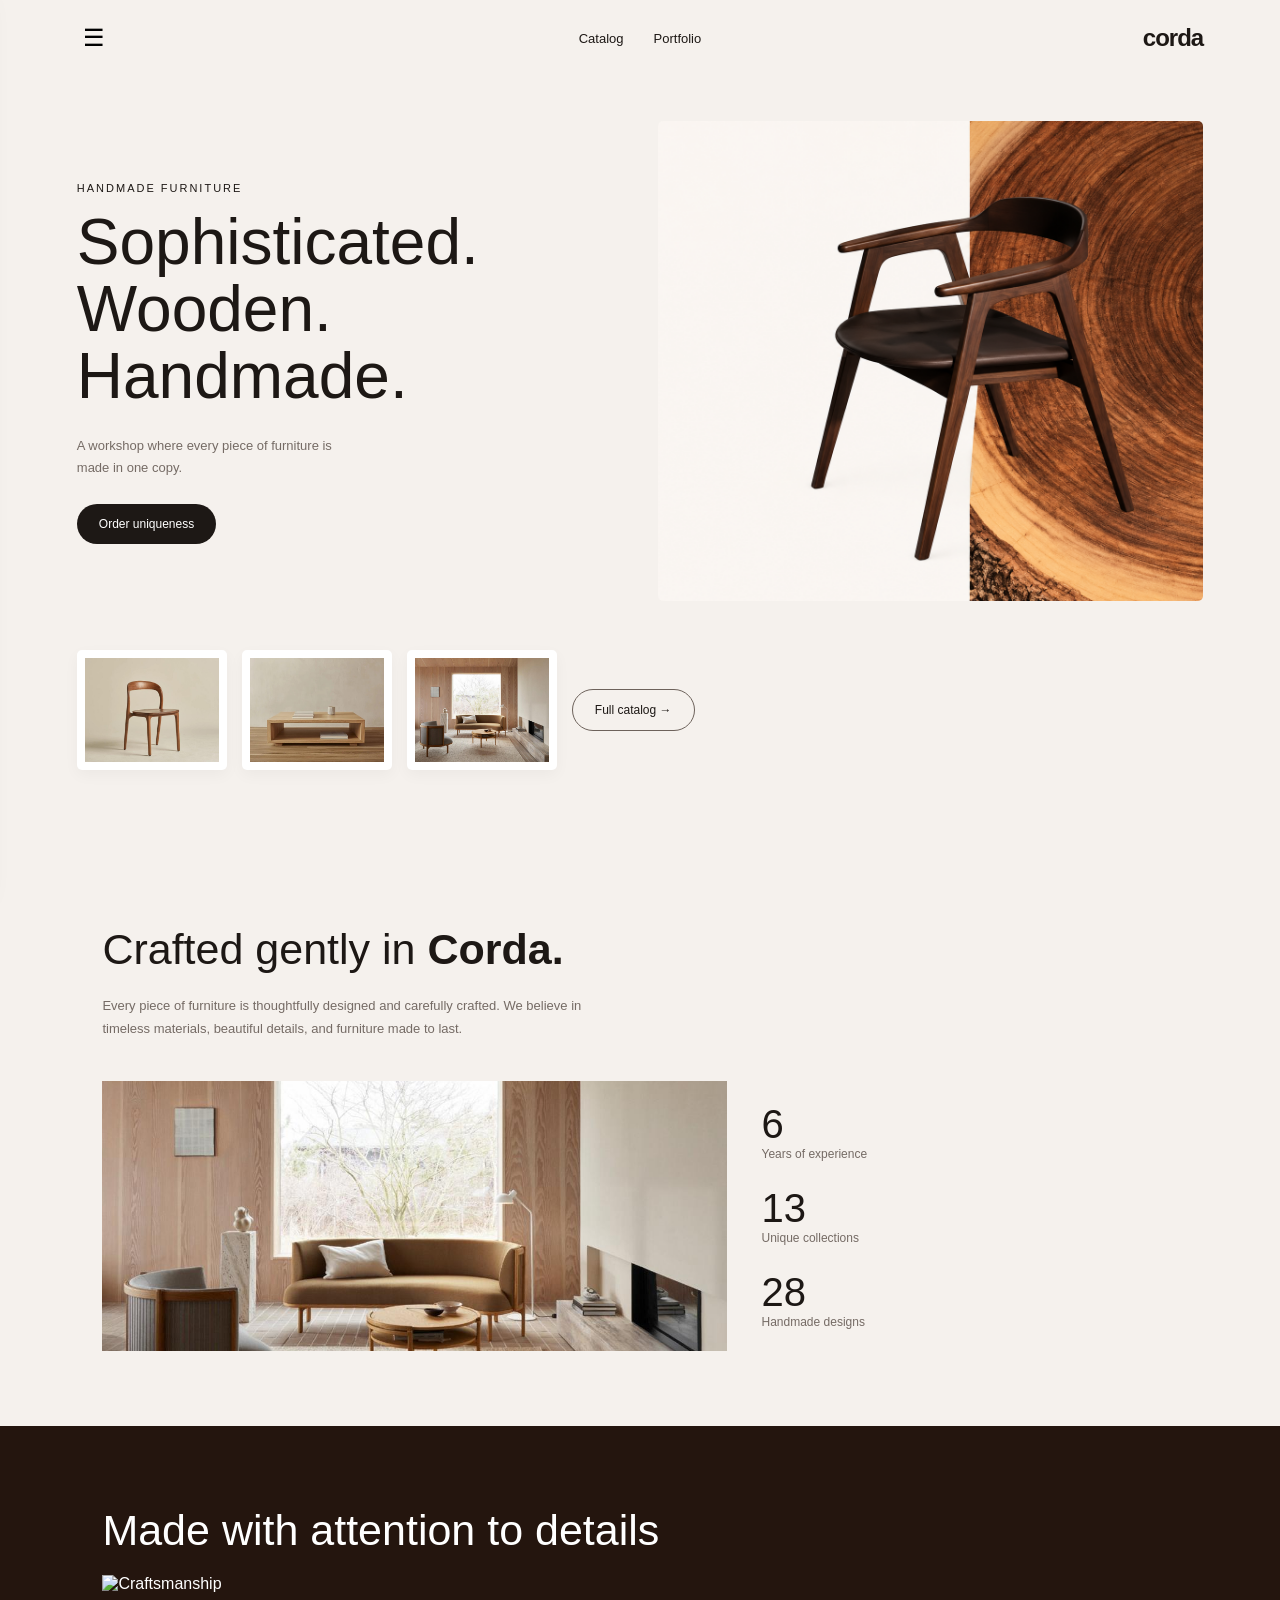
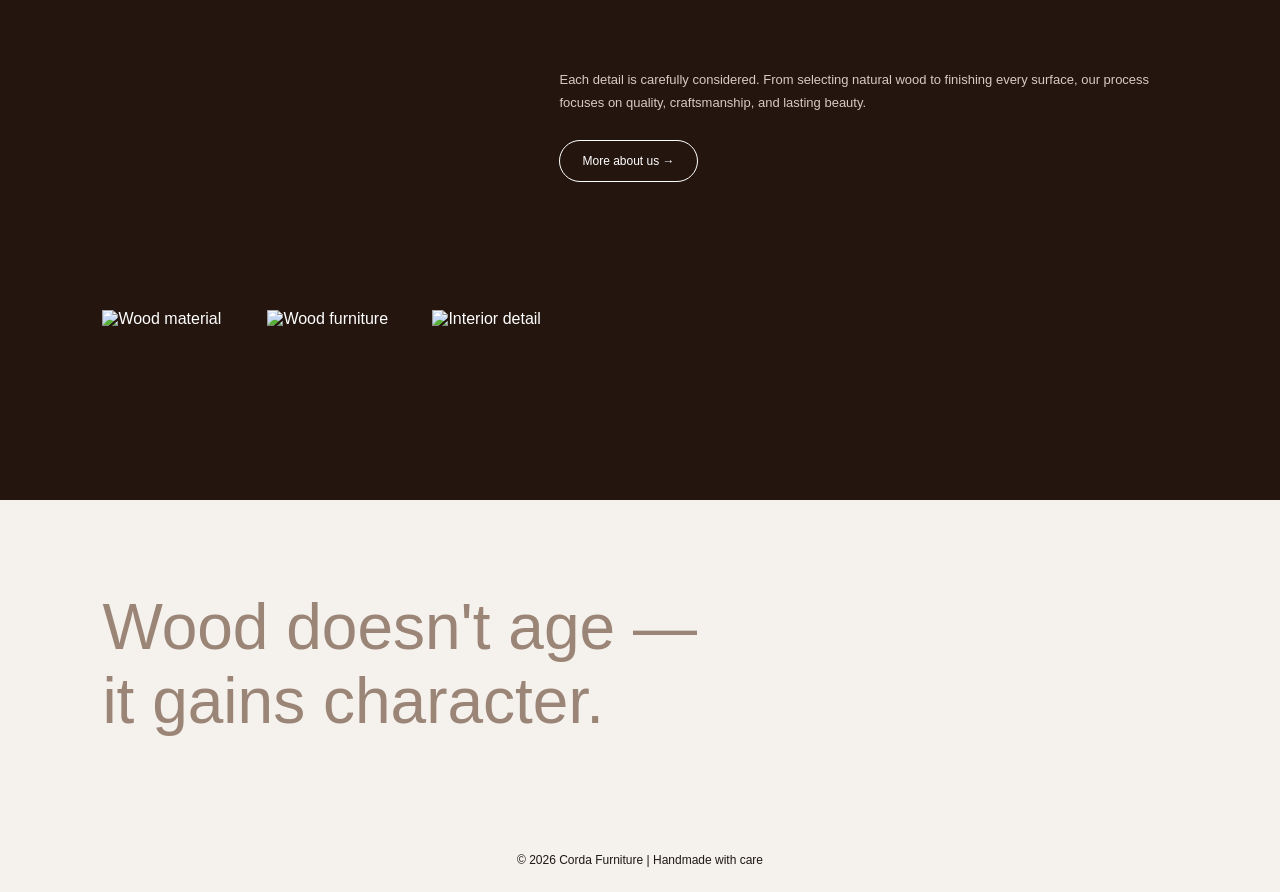
==== index.html @ 0aab3347 "Create Corda multi-page furniture website" ====
<!DOCTYPE html>
<html lang="en">
<head>
  <meta charset="UTF-8">
  <meta name="viewport" content="width=device-width, initial-scale=1.0">

  <title>Corda | Handmade Furniture</title>

  <link rel="stylesheet" href="style.css">
</head>
<body>

  <!-- HEADER -->
  <header class="navbar">

    <button class="menu-icon" onclick="toggleMenu()" aria-label="Open menu">
      ☰
    </button>

    <nav class="top-links">
      <a href="catalog.html">Catalog</a>
      <a href="portfolio.html">Portfolio</a>
    </nav>

    <a href="index.html" class="logo">corda</a>

  </header>

  <!-- SIDE MENU -->
  <div class="menu-overlay" id="menuOverlay" onclick="closeMenu()"></div>

  <aside class="side-menu" id="sideMenu">

    <button class="close-menu" onclick="closeMenu()">×</button>

    <h3>corda</h3>

    <nav>
      <a href="index.html">Home</a>
      <a href="story.html">Story</a>
      <a href="catalog.html">Catalog</a>
      <a href="portfolio.html">Portfolio</a>
      <a href="contact.html">Contact</a>
      <a href="cart.html">Add to Cart</a>
    </nav>

  </aside>

  <main>

    <!-- HERO SECTION -->
    <section class="hero" id="home">

      <div class="hero-content">

        <p class="small-label">HANDMADE FURNITURE</p>

        <h1>
          Sophisticated.<br>
          Wooden.<br>
          Handmade.
        </h1>

        <p>
          A workshop where every piece of furniture
          is made in one copy.
        </p>

        <a href="catalog.html" class="dark-btn">
          Order uniqueness
        </a>

      </div>

      <div class="hero-image">

        <img src="images/hero-wood-chair.png"
             alt="Wooden chair">

      </div>

    </section>

    <!-- PRODUCTS -->
    <section class="products">

      <div class="product-card">
        <img src="images/final-furniture.jpg"
             alt="Wooden chair">
      </div>

      <div class="product-card">
        <img src="images/coffee-table.jpg"
             alt="Wooden coffee table">
      </div>

      <div class="product-card">
        <img src="images/furniture-interior.jpg"
             alt="Furniture interior">
      </div>

      <a href="catalog.html" class="outline-btn">
        Full catalog →
      </a>

    </section>

    <!-- STORY PREVIEW -->
    <section class="story" id="story">

      <h2>
        Crafted gently in <b>Corda.</b>
      </h2>

      <p>
        Every piece of furniture is thoughtfully designed
        and carefully crafted. We believe in timeless
        materials, beautiful details, and furniture made
        to last.
      </p>

      <div class="story-layout">

        <img src="images/furniture-interior.jpg"
             alt="Furniture interior">

        <div class="stats">

          <div>
            <h3>6</h3>
            <p>Years of experience</p>
          </div>

          <div>
            <h3>13</h3>
            <p>Unique collections</p>
          </div>

          <div>
            <h3>28</h3>
            <p>Handmade designs</p>
          </div>

        </div>

      </div>

    </section>

    <!-- DETAILS SECTION -->
    <section class="details">

      <h2>Made with attention to details</h2>

      <div class="details-grid">

        <img src="https://images.unsplash.com/photo-1556228453-efd6c1ff04f6?w=700"
             alt="Craftsmanship">

        <div class="details-text">

          <p>
            Each detail is carefully considered. From
            selecting natural wood to finishing every
            surface, our process focuses on quality,
            craftsmanship, and lasting beauty.
          </p>

          <a href="story.html" class="light-btn">
            More about us →
          </a>

        </div>

      </div>

      <div class="small-images">

        <img src="https://images.unsplash.com/photo-1549490349-8643362247b5?w=400"
             alt="Wood material">

        <img src="https://images.unsplash.com/photo-1533090161767-e6ffed986c88?w=400"
             alt="Wood furniture">

        <img src="https://images.unsplash.com/photo-1494438639946-1ebd1d20bf85?w=400"
             alt="Interior detail">

      </div>

    </section>

    <!-- FINAL SECTION -->
    <section class="final-section">

      <h2>
        Wood doesn't age —<br>
        it gains character.
      </h2>

    </section>

  </main>

  <footer>
    <p>© 2026 Corda Furniture | Handmade with care</p>
  </footer>

  <script src="script.js"></script>

</body>
</html>
---- style.css ----
* {
  margin: 0;
  padding: 0;
  box-sizing: border-box;
}

html {
  scroll-behavior: smooth;
}

body {
  font-family: Arial, sans-serif;
  background: #f5f1ed;
  color: #1d1815;
}

a {
  color: inherit;
  text-decoration: none;
}

/* HEADER */

.navbar {
  display: grid;
  grid-template-columns: 1fr auto 1fr;
  align-items: center;
  padding: 24px 6%;
  background: #f5f1ed;
  position: relative;
  z-index: 20;
}

.menu-icon {
  justify-self: start;
  display: block;
  background: none;
  border: none;
  font-size: 24px;
  cursor: pointer;
  line-height: 1;
  width: 35px;
}

.top-links {
  display: flex;
  gap: 30px;
  justify-content: center;
}

.top-links a {
  font-size: 13px;
  transition: 0.3s;
}

.top-links a:hover {
  opacity: 0.55;
}

.logo {
  justify-self: end;
  font-size: 24px;
  font-weight: bold;
  letter-spacing: -1px;
}

/* SIDE MENU */

.side-menu {
  position: fixed;
  top: 0;
  left: -320px;
  width: 300px;
  height: 100vh;
  background: #f5f1ed;
  padding: 35px;
  z-index: 100;
  transition: left 0.35s ease;
  box-shadow: 5px 0 25px rgba(0,0,0,0.08);
}

.side-menu.active {
  left: 0;
}

.side-menu h3 {
  font-size: 25px;
  margin: 15px 0 55px;
}

.close-menu {
  position: absolute;
  right: 25px;
  top: 20px;
  border: none;
  background: none;
  font-size: 30px;
  cursor: pointer;
}

.side-menu nav {
  display: flex;
  flex-direction: column;
  gap: 25px;
}

.side-menu nav a {
  font-size: 15px;
  border-bottom: 1px solid #ddd2ca;
  padding-bottom: 12px;
}

.menu-overlay {
  display: none;
  position: fixed;
  inset: 0;
  background: rgba(0,0,0,0.35);
  z-index: 90;
}

.menu-overlay.active {
  display: block;
}

/* HERO */

.hero {
  display: grid;
  grid-template-columns: 1fr 1fr;
  min-height: 560px;
  padding: 45px 6%;
  gap: 35px;
  align-items: center;
}

.hero-content h1 {
  font-size: clamp(36px, 5vw, 64px);
  line-height: 1.05;
  margin: 15px 0 25px;
  font-weight: 500;
}

.small-label {
  font-size: 11px;
  letter-spacing: 2px;
}

.hero-content p:not(.small-label) {
  max-width: 280px;
  font-size: 13px;
  line-height: 1.7;
  color: #756b65;
  margin-bottom: 25px;
}

.hero-image img {
  width: 100%;
  height: 480px;
  object-fit: cover;
  border-radius: 5px;
}

/* BUTTONS */

.dark-btn,
.light-btn,
.outline-btn {
  display: inline-block;
  padding: 13px 22px;
  border-radius: 30px;
  cursor: pointer;
  font-size: 12px;
  transition: 0.3s;
}

.dark-btn {
  background: #1d1815;
  color: white;
  border: none;
}

.dark-btn:hover {
  background: #6d4c3b;
}

.outline-btn {
  background: transparent;
  border: 1px solid #6d625b;
  color: #1d1815;
  align-self: center;
}

.outline-btn:hover {
  background: #1d1815;
  color: white;
}

/* PRODUCTS */

.products {
  display: flex;
  gap: 15px;
  align-items: center;
  padding: 0 6% 80px;
}

.product-card {
  width: 150px;
  height: 120px;
  background: white;
  padding: 8px;
  border-radius: 5px;
  box-shadow: 0 5px 15px rgba(0,0,0,0.04);
}

.product-card img {
  width: 100%;
  height: 100%;
  object-fit: cover;
}

/* STORY */

.story {
  padding: 75px 8%;
}

.story h2,
.details h2 {
  font-size: clamp(28px, 4vw, 43px);
  font-weight: 400;
  margin-bottom: 20px;
}

.story > p {
  max-width: 500px;
  font-size: 13px;
  line-height: 1.8;
  color: #756b65;
  margin-bottom: 40px;
}

.story-layout {
  display: grid;
  grid-template-columns: 1.5fr 1fr;
  gap: 35px;
  align-items: center;
}

.story-layout > img {
  width: 100%;
  height: 270px;
  object-fit: cover;
}

.stats {
  display: flex;
  flex-direction: column;
  gap: 25px;
}

.stats h3 {
  font-size: 40px;
  font-weight: 400;
}

.stats p {
  font-size: 12px;
  color: #756b65;
}

/* DETAILS */

.details {
  background: #24150e;
  color: white;
  padding: 80px 8%;
}

.details-grid {
  display: grid;
  grid-template-columns: 1fr 1.5fr;
  gap: 45px;
  align-items: center;
}

.details-grid img {
  width: 100%;
  height: 300px;
  object-fit: cover;
}

.details-text p {
  font-size: 13px;
  line-height: 1.8;
  color: #d6cbc4;
  margin-bottom: 25px;
}

.light-btn {
  background: transparent;
  color: white;
  border: 1px solid white;
}

.light-btn:hover {
  background: white;
  color: #24150e;
}

.small-images {
  display: flex;
  gap: 15px;
  margin-top: 35px;
}

.small-images img {
  width: 150px;
  height: 110px;
  object-fit: cover;
}

/* FINAL SECTION */

.final-section {
  padding: 90px 8%;
  background: #f5f1ed;
}

.final-section h2 {
  font-size: clamp(35px, 5vw, 70px);
  font-weight: 400;
  color: #9b8577;
}

/* INNER PAGES */

.page-hero {
  padding: 100px 8% 70px;
  background: #e9e0d8;
}

.page-hero h1 {
  font-size: clamp(40px, 6vw, 80px);
  font-weight: 400;
  line-height: 1.05;
  margin-bottom: 25px;
}

.page-hero p {
  max-width: 500px;
  color: #756b65;
  line-height: 1.8;
  font-size: 14px;
}

.page-content {
  padding: 70px 8%;
}

.page-content h2 {
  font-size: 38px;
  font-weight: 400;
  margin-bottom: 25px;
}

.page-content p {
  font-size: 14px;
  line-height: 1.9;
  color: #756b65;
  max-width: 650px;
  margin-bottom: 25px;
}

.page-image {
  width: 100%;
  max-height: 450px;
  object-fit: cover;
  margin-top: 25px;
}

/* CATALOG */

.catalog-grid {
  display: grid;
  grid-template-columns: repeat(3, 1fr);
  gap: 25px;
}

.catalog-card {
  background: white;
  padding: 15px;
}

.catalog-card img {
  width: 100%;
  height: 250px;
  object-fit: cover;
}

.catalog-card h3 {
  font-size: 18px;
  font-weight: 400;
  margin: 15px 0 8px;
}

.catalog-card p {
  font-size: 13px;
  margin-bottom: 15px;
}

/* PORTFOLIO */

.portfolio-grid {
  display: grid;
  grid-template-columns: repeat(2, 1fr);
  gap: 25px;
}

.portfolio-grid img {
  width: 100%;
  height: 320px;
  object-fit: cover;
}

/* CONTACT */

.contact-form {
  max-width: 600px;
}

.contact-form input,
.contact-form textarea {
  width: 100%;
  padding: 15px;
  margin-bottom: 18px;
  border: 1px solid #d5c8be;
  background: #fff;
  font-family: inherit;
  font-size: 14px;
}

.contact-form textarea {
  min-height: 150px;
  resize: vertical;
}

/* CART */

.cart-item {
  display: flex;
  align-items: center;
  justify-content: space-between;
  background: white;
  padding: 20px;
  margin-bottom: 15px;
  gap: 15px;
}

.cart-item img {
  width: 90px;
  height: 75px;
  object-fit: cover;
}

.cart-item h3 {
  font-weight: 400;
  font-size: 15px;
}

.cart-item button {
  border: none;
  background: #24150e;
  color: white;
  padding: 10px 15px;
  cursor: pointer;
}

/* FOOTER */

footer {
  padding: 25px;
  text-align: center;
  font-size: 12px;
  background: #f5f1ed;
}

/* RESPONSIVE */

@media (max-width: 768px) {

  .navbar {
    padding: 18px 6%;
  }

  .top-links {
    gap: 12px;
  }

  .top-links a {
    font-size: 11px;
  }

  .logo {
    font-size: 21px;
  }

  .hero {
    grid-template-columns: 1fr;
    padding: 30px 6%;
  }

  .hero-image img {
    height: 350px;
  }

  .products {
    flex-wrap: wrap;
    padding-bottom: 50px;
  }

  .story-layout,
  .details-grid {
    grid-template-columns: 1fr;
  }

  .stats {
    display: grid;
    grid-template-columns: repeat(3, 1fr);
    gap: 10px;
  }

  .stats h3 {
    font-size: 28px;
  }

  .small-images img {
    width: 32%;
    height: 90px;
  }

  .details,
  .story {
    padding: 50px 6%;
  }

  .page-hero {
    padding: 70px 6% 50px;
  }

  .page-content {
    padding: 50px 6%;
  }

  .catalog-grid {
    grid-template-columns: 1fr;
  }

  .portfolio-grid {
    grid-template-columns: 1fr;
  }

  .portfolio-grid img {
    height: 250px;
  }

  .cart-item {
    flex-wrap: wrap;
  }

}
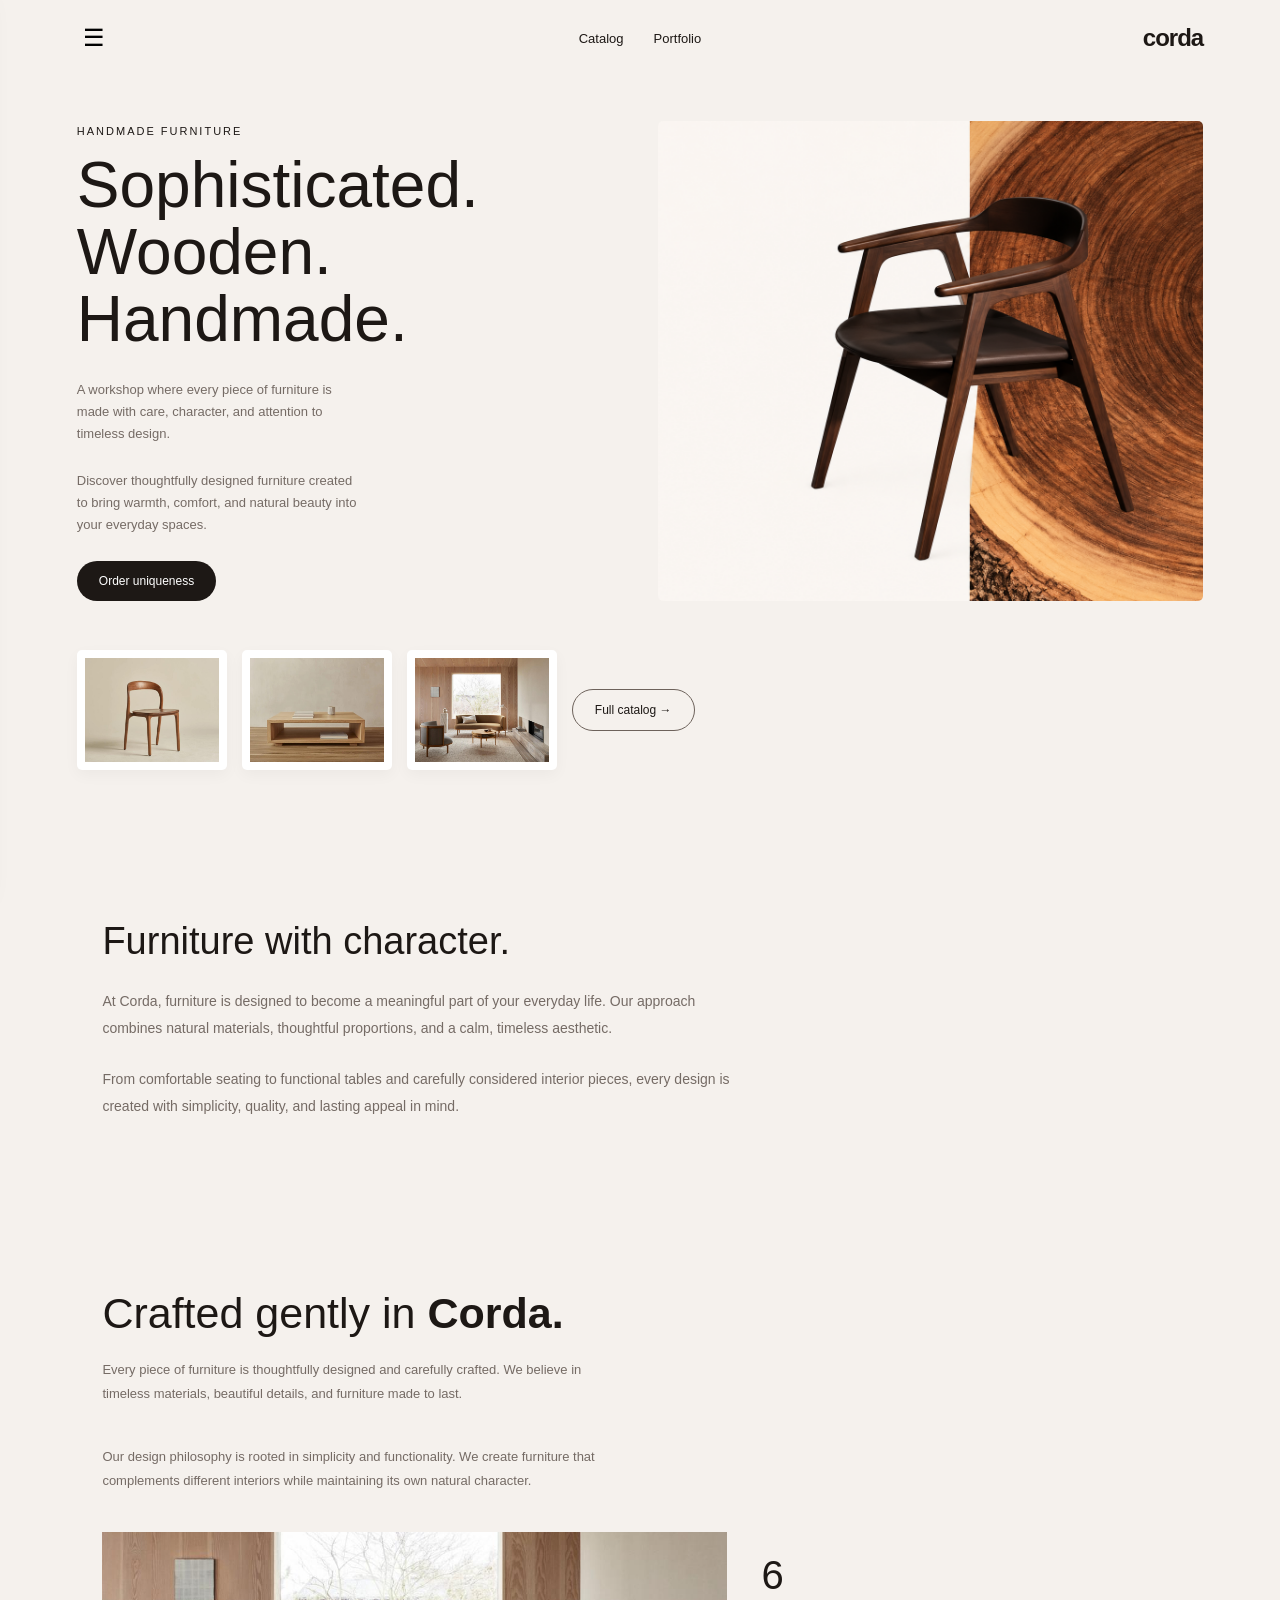
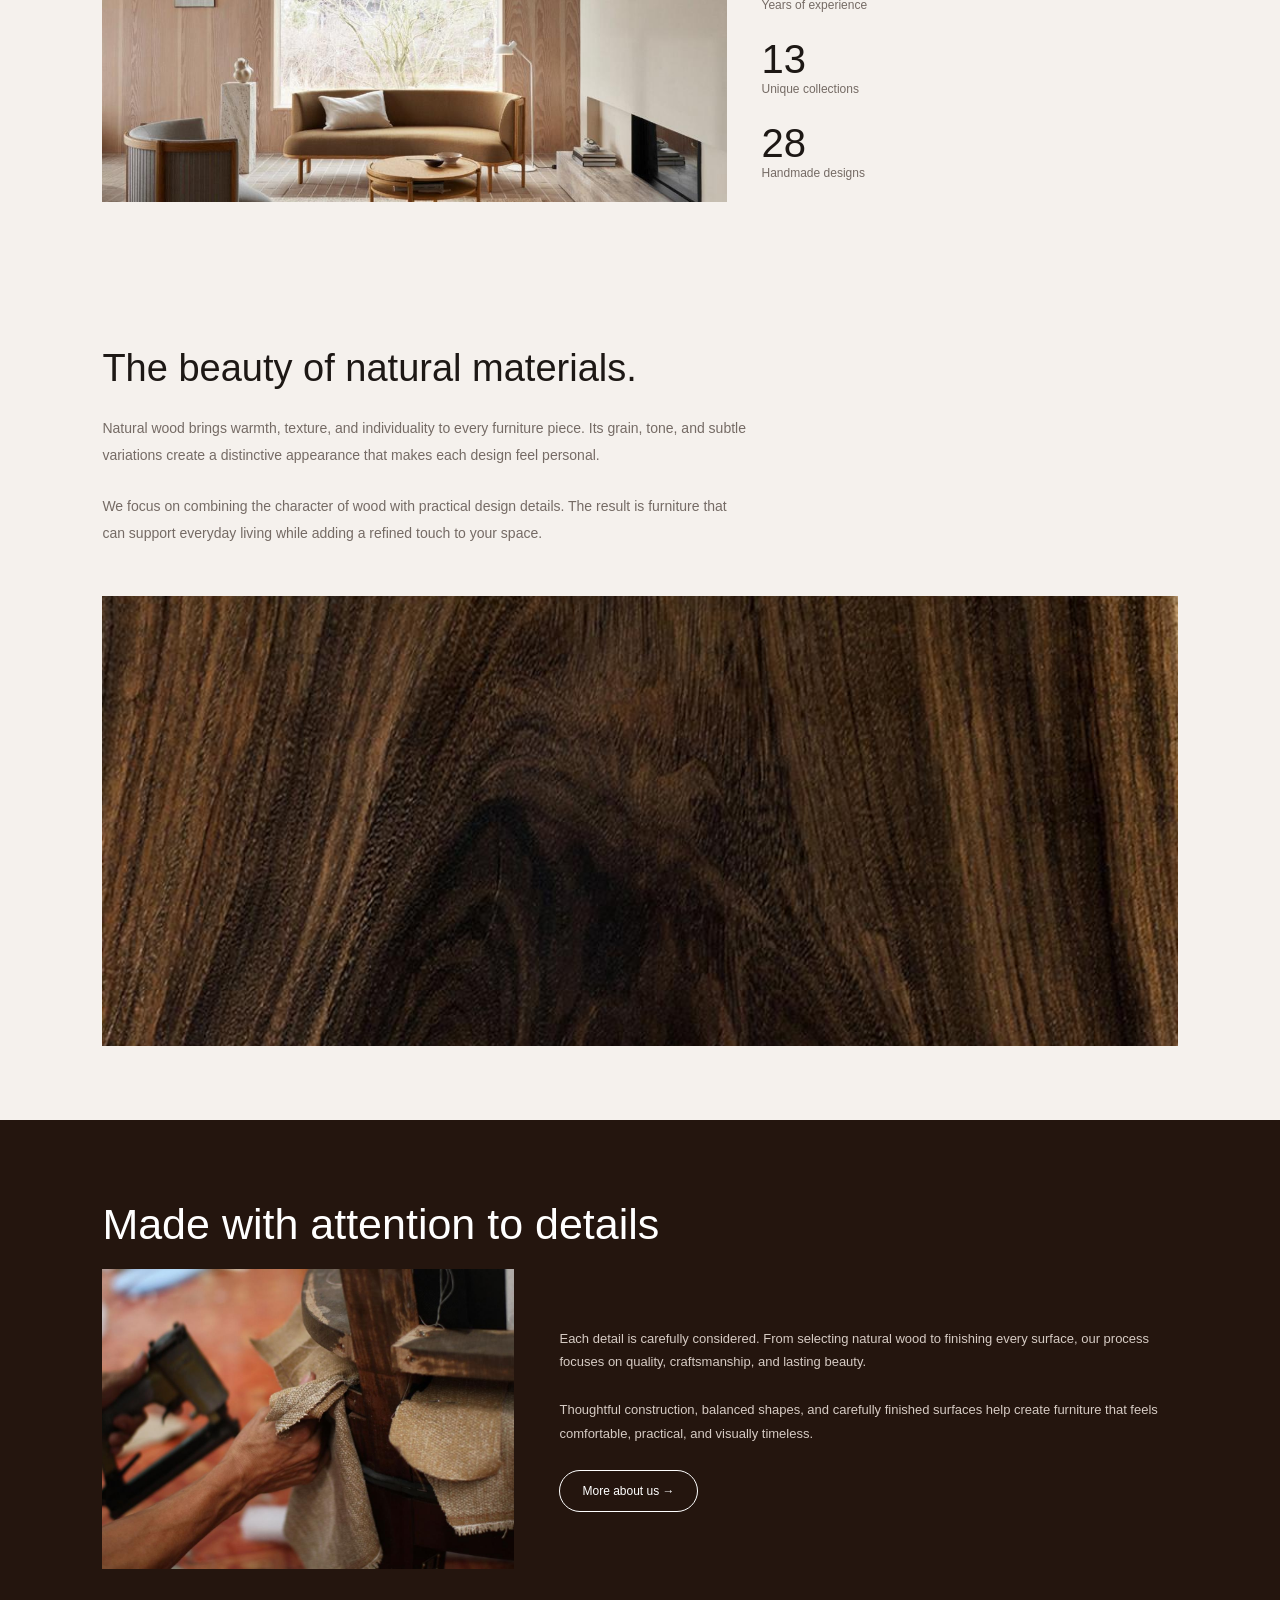
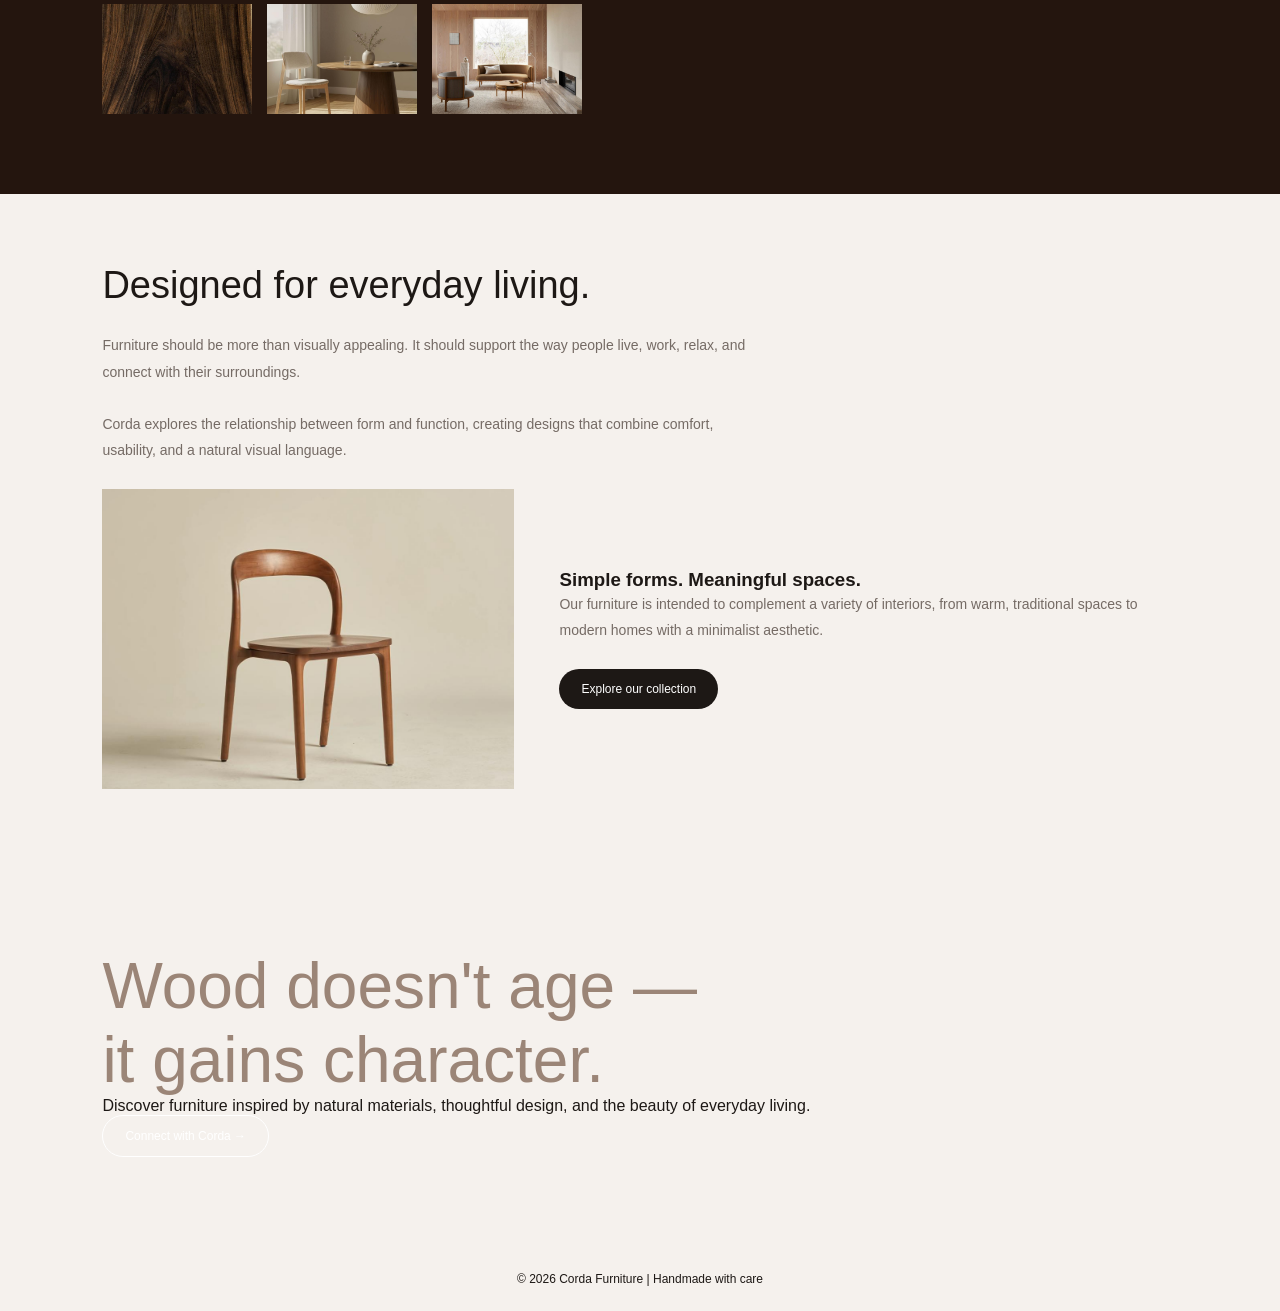
==== commit 8431d72e: "Update Corda furniture website" ====
--- a/index.html
+++ b/index.html
@@ -14,7 +14,9 @@
   <!-- HEADER -->
   <header class="navbar">
 
-    <button class="menu-icon" onclick="toggleMenu()" aria-label="Open menu">
+    <button class="menu-icon"
+            onclick="toggleMenu()"
+            aria-label="Open menu">
       ☰
     </button>
 
@@ -28,11 +30,17 @@
   </header>
 
   <!-- SIDE MENU -->
-  <div class="menu-overlay" id="menuOverlay" onclick="closeMenu()"></div>
+  <div class="menu-overlay"
+       id="menuOverlay"
+       onclick="closeMenu()">
+  </div>
 
   <aside class="side-menu" id="sideMenu">
 
-    <button class="close-menu" onclick="closeMenu()">×</button>
+    <button class="close-menu"
+            onclick="closeMenu()">
+      ×
+    </button>
 
     <h3>corda</h3>
 
@@ -54,7 +62,9 @@
 
       <div class="hero-content">
 
-        <p class="small-label">HANDMADE FURNITURE</p>
+        <p class="small-label">
+          HANDMADE FURNITURE
+        </p>
 
         <h1>
           Sophisticated.<br>
@@ -64,7 +74,14 @@
 
         <p>
           A workshop where every piece of furniture
-          is made in one copy.
+          is made with care, character, and attention
+          to timeless design.
+        </p>
+
+        <p>
+          Discover thoughtfully designed furniture
+          created to bring warmth, comfort, and
+          natural beauty into your everyday spaces.
         </p>
 
         <a href="catalog.html" class="dark-btn">
@@ -76,28 +93,35 @@
       <div class="hero-image">
 
         <img src="images/hero-wood-chair.png"
-             alt="Wooden chair">
-
-      </div>
-
-    </section>
-
-    <!-- PRODUCTS -->
+             alt="Handcrafted wooden chair">
+
+      </div>
+
+    </section>
+
+
+    <!-- PRODUCTS PREVIEW -->
     <section class="products">
 
       <div class="product-card">
+
         <img src="images/final-furniture.jpg"
-             alt="Wooden chair">
+             alt="Handmade wooden chair">
+
       </div>
 
       <div class="product-card">
+
         <img src="images/coffee-table.jpg"
-             alt="Wooden coffee table">
+             alt="Natural wooden coffee table">
+
       </div>
 
       <div class="product-card">
+
         <img src="images/furniture-interior.jpg"
              alt="Furniture interior">
+
       </div>
 
       <a href="catalog.html" class="outline-btn">
@@ -106,6 +130,33 @@
 
     </section>
 
+
+    <!-- BRAND INTRODUCTION -->
+    <section class="page-content reveal-on-scroll">
+
+      <h2>
+        Furniture with character.
+      </h2>
+
+      <p>
+        At Corda, furniture is designed to become
+        a meaningful part of your everyday life.
+        Our approach combines natural materials,
+        thoughtful proportions, and a calm,
+        timeless aesthetic.
+      </p>
+
+      <p>
+        From comfortable seating to functional
+        tables and carefully considered interior
+        pieces, every design is created with
+        simplicity, quality, and lasting appeal
+        in mind.
+      </p>
+
+    </section>
+
+
     <!-- STORY PREVIEW -->
     <section class="story" id="story">
 
@@ -114,16 +165,24 @@
       </h2>
 
       <p>
-        Every piece of furniture is thoughtfully designed
-        and carefully crafted. We believe in timeless
-        materials, beautiful details, and furniture made
-        to last.
+        Every piece of furniture is thoughtfully
+        designed and carefully crafted. We believe
+        in timeless materials, beautiful details,
+        and furniture made to last.
+      </p>
+
+      <p>
+        Our design philosophy is rooted in
+        simplicity and functionality. We create
+        furniture that complements different
+        interiors while maintaining its own
+        natural character.
       </p>
 
       <div class="story-layout">
 
         <img src="images/furniture-interior.jpg"
-             alt="Furniture interior">
+             alt="Corda furniture interior">
 
         <div class="stats">
 
@@ -148,23 +207,63 @@
 
     </section>
 
+
+    <!-- MATERIALS SECTION -->
+    <section class="page-content reveal-on-scroll">
+
+      <h2>
+        The beauty of natural materials.
+      </h2>
+
+      <p>
+        Natural wood brings warmth, texture,
+        and individuality to every furniture piece.
+        Its grain, tone, and subtle variations
+        create a distinctive appearance that
+        makes each design feel personal.
+      </p>
+
+      <p>
+        We focus on combining the character
+        of wood with practical design details.
+        The result is furniture that can support
+        everyday living while adding a refined
+        touch to your space.
+      </p>
+
+      <img class="page-image"
+           src="images/wood-texture.jpg"
+           alt="Natural wood texture">
+
+    </section>
+
+
     <!-- DETAILS SECTION -->
     <section class="details">
 
-      <h2>Made with attention to details</h2>
+      <h2>
+        Made with attention to details
+      </h2>
 
       <div class="details-grid">
 
-        <img src="https://images.unsplash.com/photo-1556228453-efd6c1ff04f6?w=700"
-             alt="Craftsmanship">
+        <img src="images/craftsmanship.jpg"
+             alt="Furniture craftsmanship">
 
         <div class="details-text">
 
           <p>
-            Each detail is carefully considered. From
-            selecting natural wood to finishing every
-            surface, our process focuses on quality,
-            craftsmanship, and lasting beauty.
+            Each detail is carefully considered.
+            From selecting natural wood to finishing
+            every surface, our process focuses on
+            quality, craftsmanship, and lasting beauty.
+          </p>
+
+          <p>
+            Thoughtful construction, balanced shapes,
+            and carefully finished surfaces help
+            create furniture that feels comfortable,
+            practical, and visually timeless.
           </p>
 
           <a href="story.html" class="light-btn">
@@ -175,20 +274,72 @@
 
       </div>
 
+
       <div class="small-images">
 
-        <img src="https://images.unsplash.com/photo-1549490349-8643362247b5?w=400"
-             alt="Wood material">
-
-        <img src="https://images.unsplash.com/photo-1533090161767-e6ffed986c88?w=400"
-             alt="Wood furniture">
-
-        <img src="https://images.unsplash.com/photo-1494438639946-1ebd1d20bf85?w=400"
-             alt="Interior detail">
-
-      </div>
-
-    </section>
+        <img src="images/wood-texture.jpg"
+             alt="Natural wood material">
+
+        <img src="images/furniture-detail.jpg"
+             alt="Furniture finishing detail">
+
+        <img src="images/furniture-interior.jpg"
+             alt="Interior furniture design">
+
+      </div>
+
+    </section>
+
+
+    <!-- WHY CORDA -->
+    <section class="page-content reveal-on-scroll">
+
+      <h2>
+        Designed for everyday living.
+      </h2>
+
+      <p>
+        Furniture should be more than visually
+        appealing. It should support the way
+        people live, work, relax, and connect
+        with their surroundings.
+      </p>
+
+      <p>
+        Corda explores the relationship between
+        form and function, creating designs
+        that combine comfort, usability, and
+        a natural visual language.
+      </p>
+
+      <div class="details-grid">
+
+        <img src="images/final-furniture.jpg"
+             alt="Wooden furniture design">
+
+        <div class="details-text">
+
+          <h3>
+            Simple forms. Meaningful spaces.
+          </h3>
+
+          <p>
+            Our furniture is intended to complement
+            a variety of interiors, from warm,
+            traditional spaces to modern homes
+            with a minimalist aesthetic.
+          </p>
+
+          <a href="catalog.html" class="dark-btn">
+            Explore our collection
+          </a>
+
+        </div>
+
+      </div>
+
+    </section>
+
 
     <!-- FINAL SECTION -->
     <section class="final-section">
@@ -198,13 +349,30 @@
         it gains character.
       </h2>
 
+      <p>
+        Discover furniture inspired by natural
+        materials, thoughtful design, and
+        the beauty of everyday living.
+      </p>
+
+      <a href="contact.html" class="light-btn">
+        Connect with Corda →
+      </a>
+
     </section>
 
   </main>
 
+
+  <!-- FOOTER -->
   <footer>
-    <p>© 2026 Corda Furniture | Handmade with care</p>
+
+    <p>
+      © 2026 Corda Furniture | Handmade with care
+    </p>
+
   </footer>
+
 
   <script src="script.js"></script>
 
--- a/style.css
+++ b/style.css
@@ -569,4 +569,182 @@
     flex-wrap: wrap;
   }
 
-}+}
+
+/* ========================================
+   CORDA - ANIMATIONS & TRANSITIONS
+   ======================================== */
+
+/* Smooth scrolling */
+html {
+  scroll-behavior: smooth;
+}
+
+/* General page reveal */
+@keyframes fadeIn {
+  from {
+    opacity: 0;
+  }
+  to {
+    opacity: 1;
+  }
+}
+
+@keyframes slideUp {
+  from {
+    opacity: 0;
+    transform: translateY(40px);
+  }
+  to {
+    opacity: 1;
+    transform: translateY(0);
+  }
+}
+
+@keyframes slideLeft {
+  from {
+    opacity: 0;
+    transform: translateX(-40px);
+  }
+  to {
+    opacity: 1;
+    transform: translateX(0);
+  }
+}
+
+@keyframes slideRight {
+  from {
+    opacity: 0;
+    transform: translateX(40px);
+  }
+  to {
+    opacity: 1;
+    transform: translateX(0);
+  }
+}
+
+/* Hero section entrance */
+.hero h1 {
+  animation: slideUp 1s ease-out both;
+}
+
+.hero p {
+  animation: slideUp 1s ease-out 0.2s both;
+}
+
+.hero .btn,
+.hero button {
+  animation: slideUp 1s ease-out 0.4s both;
+}
+
+/* Navigation transition */
+.navbar a,
+nav a {
+  transition:
+    color 0.3s ease,
+    opacity 0.3s ease;
+}
+
+.navbar a:hover,
+nav a:hover {
+  opacity: 0.65;
+}
+
+/* Button transitions */
+button,
+.btn,
+a.btn {
+  transition:
+    transform 0.3s ease,
+    background-color 0.3s ease,
+    color 0.3s ease,
+    box-shadow 0.3s ease;
+}
+
+button:hover,
+.btn:hover,
+a.btn:hover {
+  transform: translateY(-3px);
+}
+
+/* Product card hover */
+.product-card,
+.product-item,
+.card {
+  transition:
+    transform 0.4s ease,
+    box-shadow 0.4s ease;
+}
+
+.product-card:hover,
+.product-item:hover,
+.card:hover {
+  transform: translateY(-8px);
+  box-shadow: 0 10px 30px rgba(0, 0, 0, 0.08);
+}
+
+/* Product image zoom */
+.product-card img,
+.product-item img,
+.card img {
+  transition: transform 0.5s ease;
+}
+
+.product-card:hover img,
+.product-item:hover img,
+.card:hover img {
+  transform: scale(1.05);
+}
+
+/* Image transitions */
+img {
+  transition: opacity 0.3s ease;
+}
+
+/* Section heading hover transition */
+h1,
+h2,
+h3 {
+  transition: letter-spacing 0.3s ease;
+}
+
+/* Image hover effect */
+.story-section img,
+.details-section img,
+.about-section img {
+  transition:
+    transform 0.6s ease,
+    filter 0.4s ease;
+}
+
+.story-section img:hover,
+.details-section img:hover,
+.about-section img:hover {
+  transform: scale(1.03);
+}
+
+/* Accessibility: reduce motion */
+@media (prefers-reduced-motion: reduce) {
+  *,
+  *::before,
+  *::after {
+    animation-duration: 0.01ms !important;
+    animation-iteration-count: 1 !important;
+    transition-duration: 0.01ms !important;
+    scroll-behavior: auto !important;
+  }
+}
+
+/* Scroll reveal */
+.reveal-hidden {
+  opacity: 0;
+  transform: translateY(35px);
+  transition:
+    opacity 0.8s ease,
+    transform 0.8s ease;
+}
+
+.reveal-visible {
+  opacity: 1;
+  transform: translateY(0);
+}
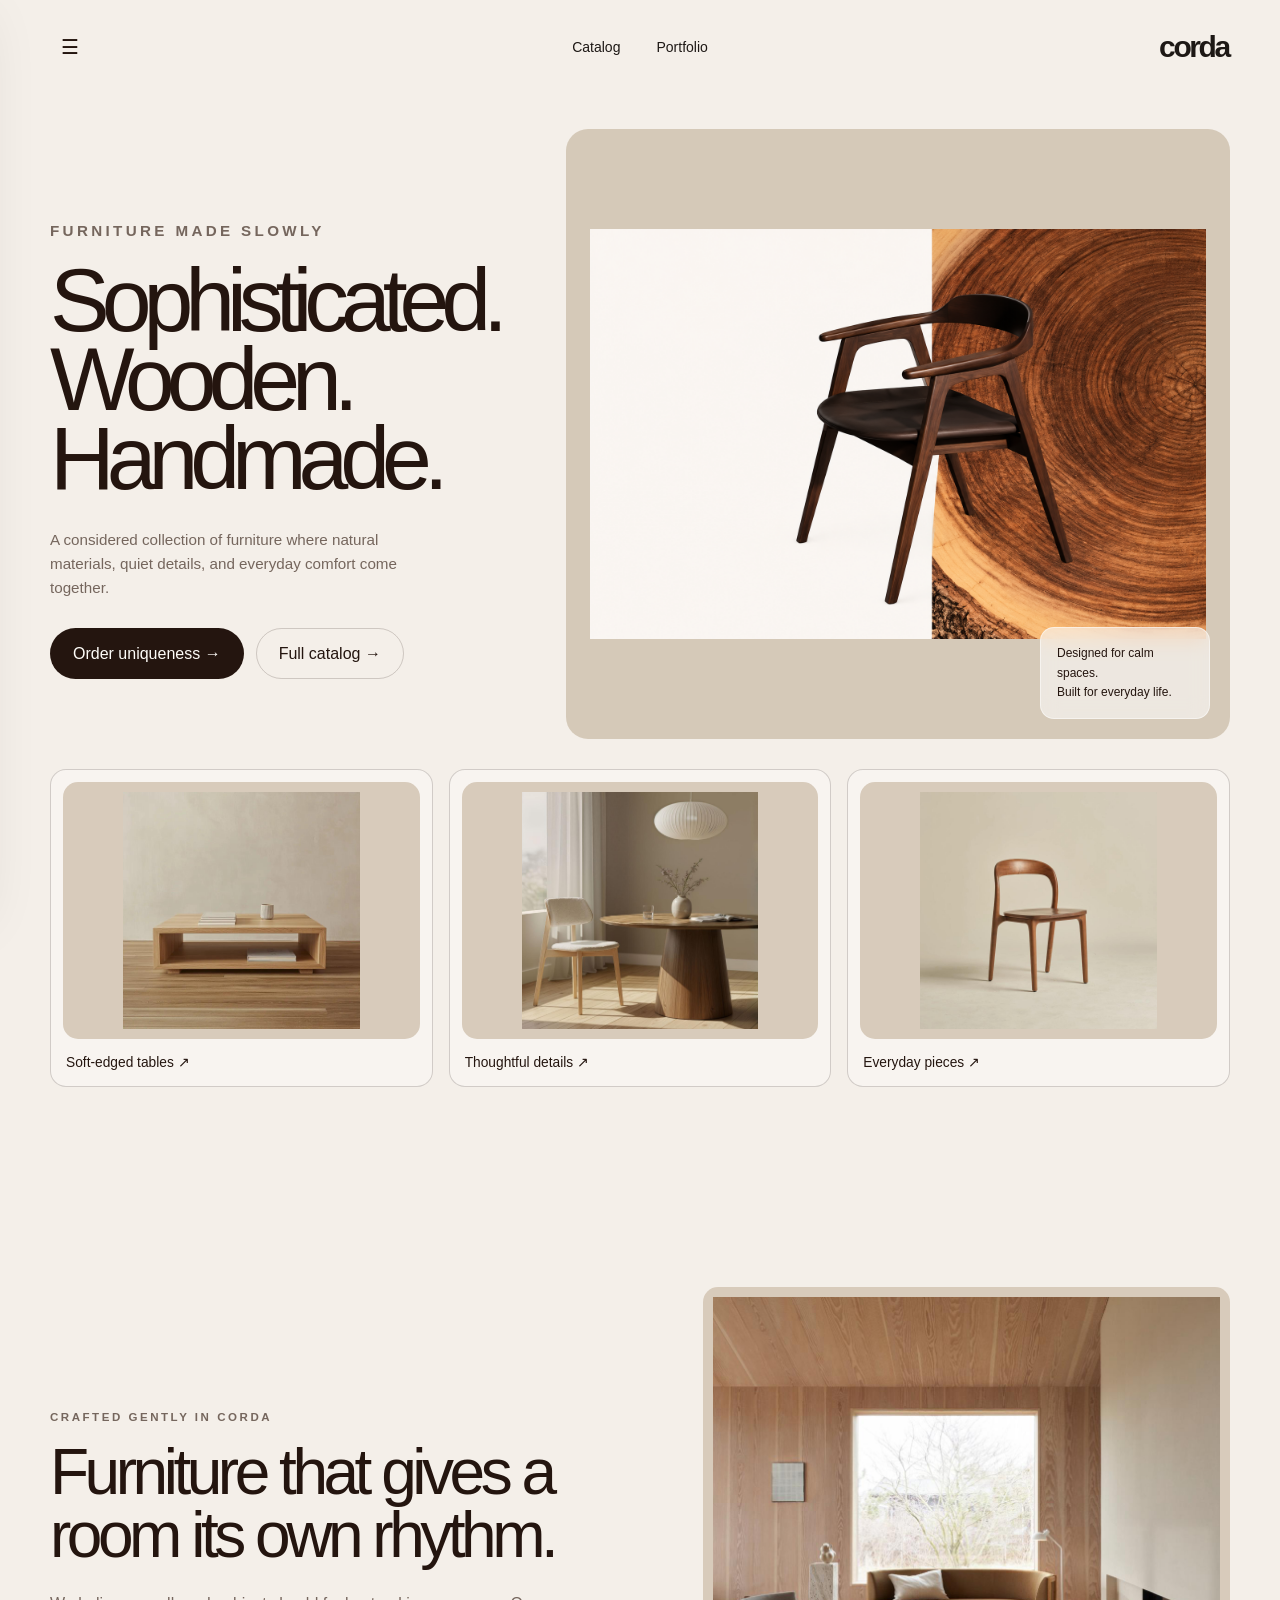
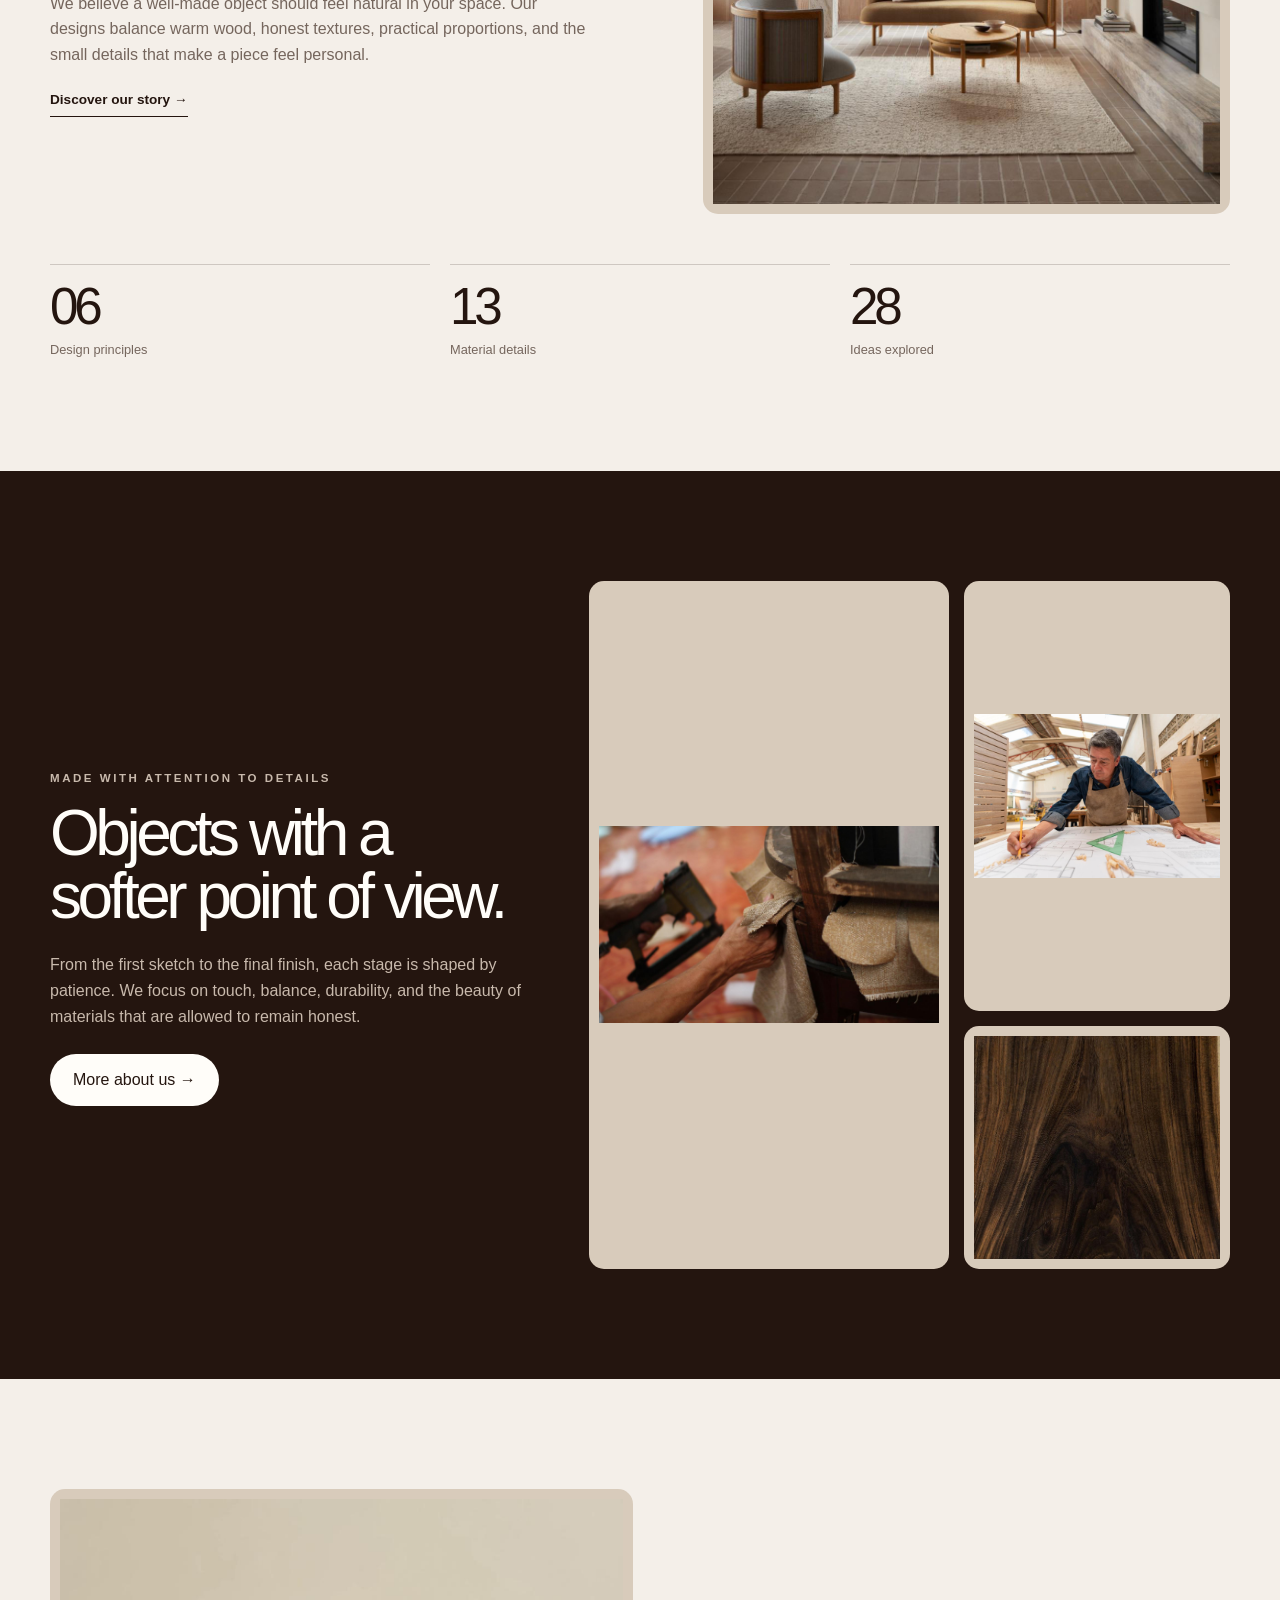
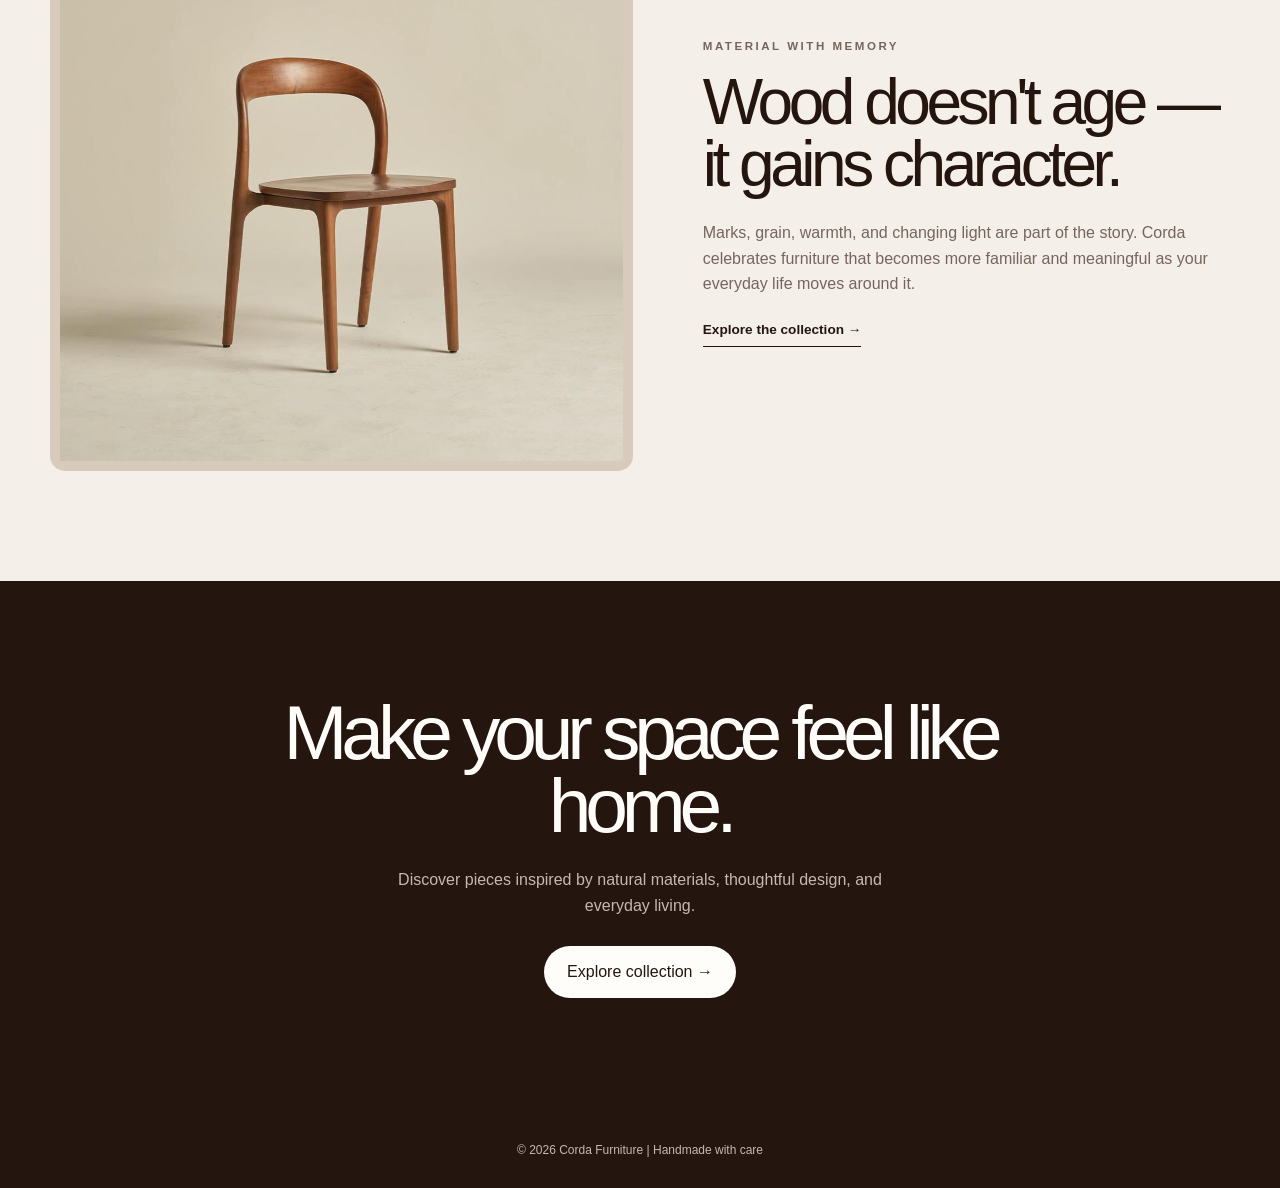
==== commit d78dee0b: "Fix website root structure for GitHub Pages" ====
--- a/index.html
+++ b/index.html
@@ -1,380 +1,132 @@
-
 <!DOCTYPE html>
 <html lang="en">
 <head>
   <meta charset="UTF-8">
   <meta name="viewport" content="width=device-width, initial-scale=1.0">
-
+  <meta name="description" content="Corda Furniture — thoughtful, handmade furniture inspired by natural materials.">
   <title>Corda | Handmade Furniture</title>
-
   <link rel="stylesheet" href="style.css">
 </head>
 <body>
-
-  <!-- HEADER -->
   <header class="navbar">
-
-    <button class="menu-icon"
-            onclick="toggleMenu()"
-            aria-label="Open menu">
-      ☰
-    </button>
-
-    <nav class="top-links">
+    <button class="menu-icon" onclick="toggleMenu()" aria-label="Open navigation menu">☰</button>
+    <nav class="top-links" aria-label="Quick navigation">
       <a href="catalog.html">Catalog</a>
       <a href="portfolio.html">Portfolio</a>
     </nav>
-
-    <a href="index.html" class="logo">corda</a>
-
+    <a href="index.html" class="logo" aria-label="Corda home">corda</a>
   </header>
 
-  <!-- SIDE MENU -->
-  <div class="menu-overlay"
-       id="menuOverlay"
-       onclick="closeMenu()">
-  </div>
+  <div class="menu-overlay" id="menuOverlay" onclick="closeMenu()"></div>
 
-  <aside class="side-menu" id="sideMenu">
-
-    <button class="close-menu"
-            onclick="closeMenu()">
-      ×
-    </button>
-
+  <aside class="side-menu" id="sideMenu" aria-label="Main navigation">
+    <button class="close-menu" onclick="closeMenu()" aria-label="Close menu">×</button>
     <h3>corda</h3>
-
     <nav>
       <a href="index.html">Home</a>
       <a href="story.html">Story</a>
       <a href="catalog.html">Catalog</a>
       <a href="portfolio.html">Portfolio</a>
       <a href="contact.html">Contact</a>
-      <a href="cart.html">Add to Cart</a>
+      <a href="cart.html">Add to Cart <span id="menuCartCount"></span></a>
     </nav>
-
   </aside>
 
   <main>
-
-    <!-- HERO SECTION -->
-    <section class="hero" id="home">
-
-      <div class="hero-content">
-
-        <p class="small-label">
-          HANDMADE FURNITURE
-        </p>
-
-        <h1>
-          Sophisticated.<br>
-          Wooden.<br>
-          Handmade.
-        </h1>
-
-        <p>
-          A workshop where every piece of furniture
-          is made with care, character, and attention
-          to timeless design.
-        </p>
-
-        <p>
-          Discover thoughtfully designed furniture
-          created to bring warmth, comfort, and
-          natural beauty into your everyday spaces.
-        </p>
-
-        <a href="catalog.html" class="dark-btn">
-          Order uniqueness
-        </a>
-
+    <section class="hero">
+      <div class="container hero-grid">
+        <div class="hero-copy fade-in">
+          <p class="eyebrow">Furniture made slowly</p>
+          <h1>Sophisticated.<br>Wooden.<br>Handmade.</h1>
+          <p>A considered collection of furniture where natural materials, quiet details, and everyday comfort come together.</p>
+          <div class="hero-actions">
+            <a class="dark-btn" href="contact.html">Order uniqueness →</a>
+            <a class="outline-btn" href="catalog.html">Full catalog →</a>
+          </div>
+        </div>
+        <div class="hero-visual slide-up">
+          <img src="images/hero-wood-chair.png" alt="Handmade wooden chair">
+          <div class="hero-badge">Designed for calm spaces.<br>Built for everyday life.</div>
+        </div>
       </div>
 
-      <div class="hero-image">
-
-        <img src="images/hero-wood-chair.png"
-             alt="Handcrafted wooden chair">
-
+      <div class="container product-strip reveal-on-scroll">
+        <a class="product-mini" href="catalog.html">
+          <div class="image-frame"><img src="images/coffee-table.jpg" alt="Wooden coffee table"></div>
+          <h3>Soft-edged tables ↗</h3>
+        </a>
+        <a class="product-mini" href="catalog.html">
+          <div class="image-frame"><img src="images/furniture-detail.jpg" alt="Furniture detail"></div>
+          <h3>Thoughtful details ↗</h3>
+        </a>
+        <a class="product-mini" href="catalog.html">
+          <div class="image-frame"><img src="images/final-furniture.jpg" alt="Furniture collection"></div>
+          <h3>Everyday pieces ↗</h3>
+        </a>
       </div>
-
     </section>
 
-
-    <!-- PRODUCTS PREVIEW -->
-    <section class="products">
-
-      <div class="product-card">
-
-        <img src="images/final-furniture.jpg"
-             alt="Handmade wooden chair">
-
+    <section class="section">
+      <div class="container intro-grid">
+        <div class="intro-copy reveal-on-scroll">
+          <p class="eyebrow">Crafted gently in Corda</p>
+          <h2>Furniture that gives a room its own rhythm.</h2>
+          <p>We believe a well-made object should feel natural in your space. Our designs balance warm wood, honest textures, practical proportions, and the small details that make a piece feel personal.</p>
+          <a class="text-link" href="story.html">Discover our story →</a>
+        </div>
+        <div class="image-frame intro-image reveal-on-scroll">
+          <img src="images/furniture-interior.jpg" alt="Warm furniture interior">
+        </div>
       </div>
-
-      <div class="product-card">
-
-        <img src="images/coffee-table.jpg"
-             alt="Natural wooden coffee table">
-
+      <div class="container stats-grid reveal-on-scroll">
+        <div class="stat"><strong>06</strong><span>Design principles</span></div>
+        <div class="stat"><strong>13</strong><span>Material details</span></div>
+        <div class="stat"><strong>28</strong><span>Ideas explored</span></div>
       </div>
-
-      <div class="product-card">
-
-        <img src="images/furniture-interior.jpg"
-             alt="Furniture interior">
-
-      </div>
-
-      <a href="catalog.html" class="outline-btn">
-        Full catalog →
-      </a>
-
     </section>
 
-
-    <!-- BRAND INTRODUCTION -->
-    <section class="page-content reveal-on-scroll">
-
-      <h2>
-        Furniture with character.
-      </h2>
-
-      <p>
-        At Corda, furniture is designed to become
-        a meaningful part of your everyday life.
-        Our approach combines natural materials,
-        thoughtful proportions, and a calm,
-        timeless aesthetic.
-      </p>
-
-      <p>
-        From comfortable seating to functional
-        tables and carefully considered interior
-        pieces, every design is created with
-        simplicity, quality, and lasting appeal
-        in mind.
-      </p>
-
+    <section class="section dark-section">
+      <div class="container detail-grid">
+        <div class="detail-copy reveal-on-scroll">
+          <p class="eyebrow">Made with attention to details</p>
+          <h2>Objects with a softer point of view.</h2>
+          <p>From the first sketch to the final finish, each stage is shaped by patience. We focus on touch, balance, durability, and the beauty of materials that are allowed to remain honest.</p>
+          <a class="light-btn" href="story.html">More about us →</a>
+        </div>
+        <div class="detail-images reveal-on-scroll">
+          <div class="image-frame"><img src="images/craftsmanship.jpg" alt="Craftsmanship detail"></div>
+          <div class="detail-side">
+            <div class="image-frame"><img src="images/furniture-making.jpg" alt="Furniture making process"></div>
+            <div class="image-frame"><img src="images/wood-texture.jpg" alt="Natural wood texture"></div>
+          </div>
+        </div>
+      </div>
     </section>
 
-
-    <!-- STORY PREVIEW -->
-    <section class="story" id="story">
-
-      <h2>
-        Crafted gently in <b>Corda.</b>
-      </h2>
-
-      <p>
-        Every piece of furniture is thoughtfully
-        designed and carefully crafted. We believe
-        in timeless materials, beautiful details,
-        and furniture made to last.
-      </p>
-
-      <p>
-        Our design philosophy is rooted in
-        simplicity and functionality. We create
-        furniture that complements different
-        interiors while maintaining its own
-        natural character.
-      </p>
-
-      <div class="story-layout">
-
-        <img src="images/furniture-interior.jpg"
-             alt="Corda furniture interior">
-
-        <div class="stats">
-
-          <div>
-            <h3>6</h3>
-            <p>Years of experience</p>
-          </div>
-
-          <div>
-            <h3>13</h3>
-            <p>Unique collections</p>
-          </div>
-
-          <div>
-            <h3>28</h3>
-            <p>Handmade designs</p>
-          </div>
-
+    <section class="section">
+      <div class="container intro-grid">
+        <div class="image-frame intro-image reveal-on-scroll">
+          <img src="images/final-furniture.jpg" alt="Finished furniture piece">
         </div>
-
+        <div class="intro-copy reveal-on-scroll">
+          <p class="eyebrow">Material with memory</p>
+          <h2>Wood doesn't age — it gains character.</h2>
+          <p>Marks, grain, warmth, and changing light are part of the story. Corda celebrates furniture that becomes more familiar and meaningful as your everyday life moves around it.</p>
+          <a class="text-link" href="catalog.html">Explore the collection →</a>
+        </div>
       </div>
-
     </section>
 
-
-    <!-- MATERIALS SECTION -->
-    <section class="page-content reveal-on-scroll">
-
-      <h2>
-        The beauty of natural materials.
-      </h2>
-
-      <p>
-        Natural wood brings warmth, texture,
-        and individuality to every furniture piece.
-        Its grain, tone, and subtle variations
-        create a distinctive appearance that
-        makes each design feel personal.
-      </p>
-
-      <p>
-        We focus on combining the character
-        of wood with practical design details.
-        The result is furniture that can support
-        everyday living while adding a refined
-        touch to your space.
-      </p>
-
-      <img class="page-image"
-           src="images/wood-texture.jpg"
-           alt="Natural wood texture">
-
+    <section class="final-section">
+      <h2>Make your space feel like home.</h2>
+      <p>Discover pieces inspired by natural materials, thoughtful design, and everyday living.</p>
+      <a class="light-btn" href="catalog.html">Explore collection →</a>
     </section>
-
-
-    <!-- DETAILS SECTION -->
-    <section class="details">
-
-      <h2>
-        Made with attention to details
-      </h2>
-
-      <div class="details-grid">
-
-        <img src="images/craftsmanship.jpg"
-             alt="Furniture craftsmanship">
-
-        <div class="details-text">
-
-          <p>
-            Each detail is carefully considered.
-            From selecting natural wood to finishing
-            every surface, our process focuses on
-            quality, craftsmanship, and lasting beauty.
-          </p>
-
-          <p>
-            Thoughtful construction, balanced shapes,
-            and carefully finished surfaces help
-            create furniture that feels comfortable,
-            practical, and visually timeless.
-          </p>
-
-          <a href="story.html" class="light-btn">
-            More about us →
-          </a>
-
-        </div>
-
-      </div>
-
-
-      <div class="small-images">
-
-        <img src="images/wood-texture.jpg"
-             alt="Natural wood material">
-
-        <img src="images/furniture-detail.jpg"
-             alt="Furniture finishing detail">
-
-        <img src="images/furniture-interior.jpg"
-             alt="Interior furniture design">
-
-      </div>
-
-    </section>
-
-
-    <!-- WHY CORDA -->
-    <section class="page-content reveal-on-scroll">
-
-      <h2>
-        Designed for everyday living.
-      </h2>
-
-      <p>
-        Furniture should be more than visually
-        appealing. It should support the way
-        people live, work, relax, and connect
-        with their surroundings.
-      </p>
-
-      <p>
-        Corda explores the relationship between
-        form and function, creating designs
-        that combine comfort, usability, and
-        a natural visual language.
-      </p>
-
-      <div class="details-grid">
-
-        <img src="images/final-furniture.jpg"
-             alt="Wooden furniture design">
-
-        <div class="details-text">
-
-          <h3>
-            Simple forms. Meaningful spaces.
-          </h3>
-
-          <p>
-            Our furniture is intended to complement
-            a variety of interiors, from warm,
-            traditional spaces to modern homes
-            with a minimalist aesthetic.
-          </p>
-
-          <a href="catalog.html" class="dark-btn">
-            Explore our collection
-          </a>
-
-        </div>
-
-      </div>
-
-    </section>
-
-
-    <!-- FINAL SECTION -->
-    <section class="final-section">
-
-      <h2>
-        Wood doesn't age —<br>
-        it gains character.
-      </h2>
-
-      <p>
-        Discover furniture inspired by natural
-        materials, thoughtful design, and
-        the beauty of everyday living.
-      </p>
-
-      <a href="contact.html" class="light-btn">
-        Connect with Corda →
-      </a>
-
-    </section>
-
   </main>
 
-
-  <!-- FOOTER -->
   <footer>
-
-    <p>
-      © 2026 Corda Furniture | Handmade with care
-    </p>
-
+    <p>© 2026 Corda Furniture | Handmade with care</p>
   </footer>
-
-
   <script src="script.js"></script>
-
 </body>
-</html>+</html>
--- a/style.css
+++ b/style.css
@@ -1,3 +1,19 @@
+/* =========================================================
+   CORDA FURNITURE | REFINED RESPONSIVE DESIGN
+   ========================================================= */
+
+:root {
+  --cream: #f4efe9;
+  --soft-cream: #e9dfd4;
+  --paper: #fffdf9;
+  --brown: #24150f;
+  --brown-2: #3c251b;
+  --muted: #75665d;
+  --line: rgba(36, 21, 15, 0.18);
+  --accent: #b49a80;
+  --shadow: 0 18px 55px rgba(36, 21, 15, 0.10);
+  --radius: 22px;
+}
 
 * {
   margin: 0;
@@ -10,9 +26,22 @@
 }
 
 body {
-  font-family: Arial, sans-serif;
-  background: #f5f1ed;
-  color: #1d1815;
+  min-height: 100vh;
+  overflow-x: hidden;
+  background: var(--cream);
+  color: var(--brown);
+  font-family: Arial, Helvetica, sans-serif;
+  line-height: 1.6;
+}
+
+body.menu-open {
+  overflow: hidden;
+}
+
+img {
+  display: block;
+  width: 100%;
+  max-width: 100%;
 }
 
 a {
@@ -20,731 +49,1192 @@
   text-decoration: none;
 }
 
-/* HEADER */
+button,
+a,
+input,
+textarea,
+select {
+  font: inherit;
+}
+
+button,
+a {
+  -webkit-tap-highlight-color: transparent;
+}
+
+button {
+  cursor: pointer;
+}
+
+::selection {
+  background: var(--brown);
+  color: var(--cream);
+}
+
+/* ---------- GLOBAL ---------- */
+
+.container {
+  width: min(1180px, calc(100% - 48px));
+  margin-inline: auto;
+}
+
+.section {
+  padding: 110px 0;
+}
+
+.eyebrow {
+  color: var(--muted);
+  font-size: 0.72rem;
+  font-weight: 700;
+  letter-spacing: 0.22em;
+  text-transform: uppercase;
+}
+
+.section-heading {
+  max-width: 780px;
+  margin-bottom: 45px;
+}
+
+.section-heading h2 {
+  margin-top: 12px;
+  font-size: clamp(2.2rem, 5vw, 5rem);
+  font-weight: 500;
+  letter-spacing: -0.065em;
+  line-height: 0.98;
+}
+
+.section-heading p {
+  max-width: 650px;
+  margin-top: 22px;
+  color: var(--muted);
+  font-size: 1rem;
+}
+
+h1,
+h2,
+h3,
+p {
+  overflow-wrap: anywhere;
+}
+
+h1,
+h2,
+h3 {
+  font-weight: 500;
+}
+
+.text-link {
+  display: inline-flex;
+  align-items: center;
+  gap: 9px;
+  margin-top: 22px;
+  border-bottom: 1px solid currentColor;
+  padding-bottom: 5px;
+  font-size: 0.85rem;
+  font-weight: 700;
+}
+
+.dark-btn,
+.light-btn,
+.outline-btn {
+  display: inline-flex;
+  align-items: center;
+  justify-content: center;
+  min-height: 46px;
+  padding: 12px 22px;
+  border-radius: 999px;
+  border: 1px solid transparent;
+  transition: transform 0.3s ease, background 0.3s ease, color 0.3s ease, border-color 0.3s ease;
+}
+
+.dark-btn {
+  background: var(--brown);
+  color: var(--paper);
+}
+
+.light-btn {
+  background: var(--paper);
+  color: var(--brown);
+}
+
+.outline-btn {
+  border-color: var(--line);
+  background: transparent;
+  color: var(--brown);
+}
+
+.dark-btn:hover,
+.light-btn:hover,
+.outline-btn:hover {
+  transform: translateY(-3px);
+}
+
+.dark-btn:hover {
+  background: var(--brown-2);
+}
+
+.outline-btn:hover {
+  border-color: var(--brown);
+  background: var(--paper);
+}
+
+/* ---------- HEADER ---------- */
 
 .navbar {
+  position: relative;
+  z-index: 20;
   display: grid;
   grid-template-columns: 1fr auto 1fr;
   align-items: center;
-  padding: 24px 6%;
-  background: #f5f1ed;
-  position: relative;
-  z-index: 20;
+  width: min(1180px, calc(100% - 48px));
+  margin: 0 auto;
+  padding: 26px 0;
 }
 
 .menu-icon {
   justify-self: start;
-  display: block;
-  background: none;
-  border: none;
-  font-size: 24px;
-  cursor: pointer;
-  line-height: 1;
-  width: 35px;
+  width: 38px;
+  height: 38px;
+  border: 0;
+  background: transparent;
+  color: var(--brown);
+  font-size: 1.25rem;
+}
+
+.logo {
+  font-size: 1.55rem;
+  font-weight: 800;
+  letter-spacing: -0.08em;
 }
 
 .top-links {
   display: flex;
-  gap: 30px;
-  justify-content: center;
+  justify-self: end;
+  gap: 25px;
+  font-size: 0.78rem;
 }
 
 .top-links a {
-  font-size: 13px;
-  transition: 0.3s;
-}
-
-.top-links a:hover {
-  opacity: 0.55;
-}
-
-.logo {
-  justify-self: end;
-  font-size: 24px;
-  font-weight: bold;
-  letter-spacing: -1px;
-}
-
-/* SIDE MENU */
+  position: relative;
+}
+
+.top-links a::after {
+  position: absolute;
+  right: 0;
+  bottom: -6px;
+  left: 0;
+  height: 1px;
+  background: currentColor;
+  content: "";
+  transform: scaleX(0);
+  transform-origin: right;
+  transition: transform 0.3s ease;
+}
+
+.top-links a:hover::after {
+  transform: scaleX(1);
+  transform-origin: left;
+}
+
+/* ---------- SIDE MENU ---------- */
+
+.menu-overlay {
+  position: fixed;
+  inset: 0;
+  z-index: 40;
+  background: rgba(36, 21, 15, 0.42);
+  opacity: 0;
+  pointer-events: none;
+  transition: opacity 0.35s ease;
+}
+
+.menu-overlay.active {
+  opacity: 1;
+  pointer-events: auto;
+}
 
 .side-menu {
   position: fixed;
   top: 0;
-  left: -320px;
-  width: 300px;
-  height: 100vh;
-  background: #f5f1ed;
-  padding: 35px;
-  z-index: 100;
-  transition: left 0.35s ease;
-  box-shadow: 5px 0 25px rgba(0,0,0,0.08);
-}
-
-.side-menu.active {
   left: 0;
-}
-
-.side-menu h3 {
-  font-size: 25px;
-  margin: 15px 0 55px;
-}
-
-.close-menu {
-  position: absolute;
-  right: 25px;
-  top: 20px;
-  border: none;
-  background: none;
-  font-size: 30px;
-  cursor: pointer;
-}
-
-.side-menu nav {
+  z-index: 50;
   display: flex;
   flex-direction: column;
+  width: min(370px, 88vw);
+  height: 100vh;
+  padding: 30px;
+  background: var(--paper);
+  box-shadow: var(--shadow);
+  transform: translateX(-105%);
+  transition: transform 0.4s cubic-bezier(.2,.75,.2,1);
+}
+
+.side-menu.active {
+  transform: translateX(0);
+}
+
+.close-menu {
+  align-self: flex-end;
+  width: 35px;
+  height: 35px;
+  border: 1px solid var(--line);
+  border-radius: 50%;
+  background: transparent;
+  font-size: 1.2rem;
+}
+
+.side-menu h3 {
+  margin: 55px 0 35px;
+  font-size: 2rem;
+  letter-spacing: -0.08em;
+}
+
+.side-menu nav {
+  display: grid;
+  gap: 17px;
+}
+
+.side-menu nav a {
+  width: fit-content;
+  font-size: 1.25rem;
+  transition: transform 0.25s ease;
+}
+
+.side-menu nav a:hover {
+  transform: translateX(8px);
+}
+
+/* ---------- HOME HERO ---------- */
+
+.hero {
+  padding: 35px 0 90px;
+}
+
+.hero-grid {
+  display: grid;
+  grid-template-columns: 0.85fr 1.15fr;
   gap: 25px;
-}
-
-.side-menu nav a {
-  font-size: 15px;
-  border-bottom: 1px solid #ddd2ca;
-  padding-bottom: 12px;
-}
-
-.menu-overlay {
-  display: none;
-  position: fixed;
-  inset: 0;
-  background: rgba(0,0,0,0.35);
-  z-index: 90;
-}
-
-.menu-overlay.active {
-  display: block;
-}
-
-/* HERO */
-
-.hero {
-  display: grid;
-  grid-template-columns: 1fr 1fr;
-  min-height: 560px;
-  padding: 45px 6%;
-  gap: 35px;
-  align-items: center;
-}
-
-.hero-content h1 {
-  font-size: clamp(36px, 5vw, 64px);
-  line-height: 1.05;
-  margin: 15px 0 25px;
-  font-weight: 500;
-}
-
-.small-label {
-  font-size: 11px;
-  letter-spacing: 2px;
-}
-
-.hero-content p:not(.small-label) {
-  max-width: 280px;
-  font-size: 13px;
-  line-height: 1.7;
-  color: #756b65;
-  margin-bottom: 25px;
-}
-
-.hero-image img {
-  width: 100%;
-  height: 480px;
-  object-fit: cover;
-  border-radius: 5px;
-}
-
-/* BUTTONS */
-
-.dark-btn,
-.light-btn,
-.outline-btn {
-  display: inline-block;
-  padding: 13px 22px;
-  border-radius: 30px;
-  cursor: pointer;
-  font-size: 12px;
-  transition: 0.3s;
-}
-
-.dark-btn {
-  background: #1d1815;
-  color: white;
-  border: none;
-}
-
-.dark-btn:hover {
-  background: #6d4c3b;
-}
-
-.outline-btn {
-  background: transparent;
-  border: 1px solid #6d625b;
-  color: #1d1815;
-  align-self: center;
-}
-
-.outline-btn:hover {
-  background: #1d1815;
-  color: white;
-}
-
-/* PRODUCTS */
-
-.products {
-  display: flex;
-  gap: 15px;
-  align-items: center;
-  padding: 0 6% 80px;
-}
-
-.product-card {
-  width: 150px;
-  height: 120px;
-  background: white;
-  padding: 8px;
-  border-radius: 5px;
-  box-shadow: 0 5px 15px rgba(0,0,0,0.04);
-}
-
-.product-card img {
-  width: 100%;
-  height: 100%;
-  object-fit: cover;
-}
-
-/* STORY */
-
-.story {
-  padding: 75px 8%;
-}
-
-.story h2,
-.details h2 {
-  font-size: clamp(28px, 4vw, 43px);
-  font-weight: 400;
-  margin-bottom: 20px;
-}
-
-.story > p {
-  max-width: 500px;
-  font-size: 13px;
-  line-height: 1.8;
-  color: #756b65;
-  margin-bottom: 40px;
-}
-
-.story-layout {
-  display: grid;
-  grid-template-columns: 1.5fr 1fr;
-  gap: 35px;
-  align-items: center;
-}
-
-.story-layout > img {
-  width: 100%;
-  height: 270px;
-  object-fit: cover;
-}
-
-.stats {
+  align-items: stretch;
+}
+
+.hero-copy {
   display: flex;
   flex-direction: column;
-  gap: 25px;
-}
-
-.stats h3 {
-  font-size: 40px;
-  font-weight: 400;
-}
-
-.stats p {
-  font-size: 12px;
-  color: #756b65;
-}
-
-/* DETAILS */
-
-.details {
-  background: #24150e;
-  color: white;
-  padding: 80px 8%;
-}
-
-.details-grid {
-  display: grid;
-  grid-template-columns: 1fr 1.5fr;
-  gap: 45px;
+  justify-content: center;
+  padding: 35px 10px 35px 0;
+}
+
+.hero-copy h1 {
+  max-width: 520px;
+  margin-top: 18px;
+  font-size: clamp(3.5rem, 7vw, 7.5rem);
+  font-weight: 500;
+  letter-spacing: -0.09em;
+  line-height: 0.88;
+}
+
+.hero-copy p {
+  max-width: 350px;
+  margin-top: 30px;
+  color: var(--muted);
+  font-size: 0.95rem;
+}
+
+.hero-actions {
+  display: flex;
+  flex-wrap: wrap;
+  gap: 12px;
+  margin-top: 27px;
+}
+
+.hero-visual {
+  position: relative;
+  min-height: 610px;
+  overflow: hidden;
+  border-radius: var(--radius);
+  background: #d5c9b8;
+}
+
+.hero-visual img {
+  height: 100%;
+  object-fit: contain;
+  padding: 24px;
+  animation: gentleFloat 7s ease-in-out infinite;
+}
+
+.hero-badge {
+  position: absolute;
+  right: 20px;
+  bottom: 20px;
+  max-width: 170px;
+  padding: 16px;
+  border: 1px solid rgba(255,255,255,.5);
+  border-radius: 14px;
+  background: rgba(255,255,255,.56);
+  backdrop-filter: blur(10px);
+  font-size: 0.75rem;
+}
+
+/* ---------- PRODUCT STRIP ---------- */
+
+.product-strip {
+  display: grid;
+  grid-template-columns: repeat(3, 1fr);
+  gap: 16px;
+  margin-top: 30px;
+}
+
+.product-mini {
+  padding: 12px;
+  border: 1px solid var(--line);
+  border-radius: 16px;
+  background: rgba(255,255,255,.35);
+  transition: transform .3s ease, background .3s ease;
+}
+
+.product-mini:hover {
+  transform: translateY(-6px);
+  background: var(--paper);
+}
+
+.product-mini .image-frame {
+  aspect-ratio: 1 / .72;
+}
+
+.product-mini h3 {
+  margin: 13px 3px 0;
+  font-size: .86rem;
+}
+
+/* ---------- IMAGE BOXES ---------- */
+
+.image-frame {
+  position: relative;
+  overflow: hidden;
+  border-radius: 15px;
+  background: #d8cbbb;
+}
+
+.image-frame img {
+  height: 100%;
+  object-fit: contain;
+  padding: 10px;
+  transition: transform .6s ease, filter .6s ease;
+}
+
+.image-frame:hover img {
+  transform: scale(1.04);
+  filter: saturate(1.08);
+}
+
+.image-frame.editorial img {
+  object-fit: cover;
+  padding: 0;
+}
+
+/* ---------- INTRO / STORY ---------- */
+
+.intro-grid {
+  display: grid;
+  grid-template-columns: 1.05fr .95fr;
+  gap: 70px;
   align-items: center;
 }
 
-.details-grid img {
-  width: 100%;
-  height: 300px;
-  object-fit: cover;
-}
-
-.details-text p {
-  font-size: 13px;
-  line-height: 1.8;
-  color: #d6cbc4;
-  margin-bottom: 25px;
-}
-
-.light-btn {
-  background: transparent;
-  color: white;
-  border: 1px solid white;
-}
-
-.light-btn:hover {
-  background: white;
-  color: #24150e;
-}
-
-.small-images {
-  display: flex;
+.intro-copy h2 {
+  max-width: 600px;
+  margin-top: 15px;
+  font-size: clamp(2.6rem, 5vw, 5.3rem);
+  line-height: .98;
+  letter-spacing: -.07em;
+}
+
+.intro-copy p {
+  max-width: 540px;
+  margin-top: 24px;
+  color: var(--muted);
+}
+
+.intro-image {
+  min-height: 430px;
+}
+
+.stats-grid {
+  display: grid;
+  grid-template-columns: repeat(3, 1fr);
+  gap: 20px;
+  margin-top: 50px;
+}
+
+.stat {
+  border-top: 1px solid var(--line);
+  padding-top: 16px;
+}
+
+.stat strong {
+  display: block;
+  font-size: clamp(2.2rem, 4vw, 4.4rem);
+  font-weight: 500;
+  letter-spacing: -.08em;
+  line-height: 1;
+}
+
+.stat span {
+  display: block;
+  margin-top: 8px;
+  color: var(--muted);
+  font-size: .8rem;
+}
+
+/* ---------- DARK DETAIL SECTION ---------- */
+
+.dark-section {
+  background: var(--brown);
+  color: var(--paper);
+}
+
+.dark-section .eyebrow,
+.dark-section p {
+  color: #c8b9ac;
+}
+
+.detail-grid {
+  display: grid;
+  grid-template-columns: .85fr 1.15fr;
+  gap: 65px;
+  align-items: center;
+}
+
+.detail-copy h2 {
+  margin-top: 15px;
+  font-size: clamp(2.5rem, 5vw, 5rem);
+  line-height: .98;
+  letter-spacing: -.07em;
+}
+
+.detail-copy p {
+  max-width: 480px;
+  margin-top: 25px;
+}
+
+.detail-copy .light-btn {
+  margin-top: 25px;
+}
+
+.detail-images {
+  display: grid;
+  grid-template-columns: 1.15fr .85fr;
   gap: 15px;
-  margin-top: 35px;
-}
-
-.small-images img {
-  width: 150px;
-  height: 110px;
-  object-fit: cover;
-}
-
-/* FINAL SECTION */
-
-.final-section {
-  padding: 90px 8%;
-  background: #f5f1ed;
-}
-
-.final-section h2 {
-  font-size: clamp(35px, 5vw, 70px);
-  font-weight: 400;
-  color: #9b8577;
-}
-
-/* INNER PAGES */
+  align-items: stretch;
+}
+
+.detail-images .image-frame:first-child {
+  min-height: 430px;
+}
+
+.detail-side {
+  display: grid;
+  gap: 15px;
+}
+
+.detail-side .image-frame {
+  min-height: 205px;
+}
+
+/* ---------- PAGE HERO ---------- */
 
 .page-hero {
-  padding: 100px 8% 70px;
-  background: #e9e0d8;
+  padding: 100px 0 90px;
+  background: var(--soft-cream);
+}
+
+.page-hero .container {
+  max-width: 1180px;
 }
 
 .page-hero h1 {
-  font-size: clamp(40px, 6vw, 80px);
-  font-weight: 400;
-  line-height: 1.05;
-  margin-bottom: 25px;
-}
-
-.page-hero p {
-  max-width: 500px;
-  color: #756b65;
-  line-height: 1.8;
-  font-size: 14px;
-}
-
-.page-content {
-  padding: 70px 8%;
-}
-
-.page-content h2 {
-  font-size: 38px;
-  font-weight: 400;
-  margin-bottom: 25px;
-}
-
-.page-content p {
-  font-size: 14px;
-  line-height: 1.9;
-  color: #756b65;
-  max-width: 650px;
-  margin-bottom: 25px;
-}
-
-.page-image {
-  width: 100%;
-  max-height: 450px;
-  object-fit: cover;
-  margin-top: 25px;
-}
-
-/* CATALOG */
+  max-width: 850px;
+  margin-top: 15px;
+  font-size: clamp(3.3rem, 8vw, 8rem);
+  line-height: .9;
+  letter-spacing: -.09em;
+}
+
+.page-hero p:last-child {
+  max-width: 620px;
+  margin-top: 30px;
+  color: var(--muted);
+  font-size: 1.05rem;
+}
+
+/* ---------- CATALOG ---------- */
 
 .catalog-grid {
   display: grid;
   grid-template-columns: repeat(3, 1fr);
-  gap: 25px;
+  gap: 22px;
 }
 
 .catalog-card {
-  background: white;
-  padding: 15px;
-}
-
-.catalog-card img {
-  width: 100%;
-  height: 250px;
-  object-fit: cover;
+  padding: 14px;
+  border: 1px solid var(--line);
+  border-radius: var(--radius);
+  background: rgba(255,255,255,.32);
+  transition: transform .35s ease, box-shadow .35s ease, background .35s ease;
+}
+
+.catalog-card:hover {
+  transform: translateY(-8px);
+  background: var(--paper);
+  box-shadow: var(--shadow);
+}
+
+.catalog-card .image-frame {
+  aspect-ratio: 1 / 1.05;
 }
 
 .catalog-card h3 {
-  font-size: 18px;
-  font-weight: 400;
-  margin: 15px 0 8px;
+  margin-top: 18px;
+  font-size: 1.25rem;
 }
 
 .catalog-card p {
-  font-size: 13px;
-  margin-bottom: 15px;
-}
-
-/* PORTFOLIO */
-
-.portfolio-grid {
-  display: grid;
-  grid-template-columns: repeat(2, 1fr);
-  gap: 25px;
-}
-
-.portfolio-grid img {
-  width: 100%;
-  height: 320px;
-  object-fit: cover;
-}
-
-/* CONTACT */
-
-.contact-form {
-  max-width: 600px;
-}
-
-.contact-form input,
-.contact-form textarea {
-  width: 100%;
-  padding: 15px;
-  margin-bottom: 18px;
-  border: 1px solid #d5c8be;
-  background: #fff;
-  font-family: inherit;
-  font-size: 14px;
-}
-
-.contact-form textarea {
-  min-height: 150px;
-  resize: vertical;
-}
-
-/* CART */
-
-.cart-item {
+  min-height: 52px;
+  margin-top: 7px;
+  color: var(--muted);
+  font-size: .86rem;
+}
+
+.catalog-meta {
   display: flex;
   align-items: center;
   justify-content: space-between;
-  background: white;
-  padding: 20px;
-  margin-bottom: 15px;
-  gap: 15px;
-}
-
-.cart-item img {
-  width: 90px;
-  height: 75px;
-  object-fit: cover;
+  gap: 12px;
+  margin-top: 15px;
+}
+
+.catalog-meta span {
+  font-size: .9rem;
+  font-weight: 700;
+}
+
+.add-cart-btn {
+  border: 1px solid var(--brown);
+  border-radius: 999px;
+  padding: 9px 13px;
+  background: var(--brown);
+  color: var(--paper);
+  font-size: .75rem;
+  transition: transform .25s ease, background .25s ease;
+}
+
+.add-cart-btn:hover {
+  transform: translateY(-2px);
+  background: var(--brown-2);
+}
+
+/* ---------- PORTFOLIO ---------- */
+
+.portfolio-grid {
+  display: grid;
+  grid-template-columns: repeat(12, 1fr);
+  gap: 18px;
+}
+
+.portfolio-card {
+  position: relative;
+  overflow: hidden;
+  min-height: 350px;
+  border-radius: var(--radius);
+  background: #d7c9b8;
+}
+
+.portfolio-card:nth-child(1) {
+  grid-column: span 7;
+}
+
+.portfolio-card:nth-child(2) {
+  grid-column: span 5;
+}
+
+.portfolio-card:nth-child(3) {
+  grid-column: span 5;
+}
+
+.portfolio-card:nth-child(4) {
+  grid-column: span 7;
+}
+
+.portfolio-card img {
+  height: 100%;
+  object-fit: contain;
+  padding: 22px;
+  transition: transform .6s ease;
+}
+
+.portfolio-card:hover img {
+  transform: scale(1.04);
+}
+
+.portfolio-caption {
+  position: absolute;
+  right: 18px;
+  bottom: 18px;
+  left: 18px;
+  padding: 15px 18px;
+  border-radius: 14px;
+  background: rgba(255,253,249,.82);
+  backdrop-filter: blur(10px);
+}
+
+.portfolio-caption h3 {
+  font-size: 1rem;
+}
+
+.portfolio-caption p {
+  margin-top: 3px;
+  color: var(--muted);
+  font-size: .78rem;
+}
+
+/* ---------- CONTACT ---------- */
+
+.contact-grid {
+  display: grid;
+  grid-template-columns: .8fr 1.2fr;
+  gap: 65px;
+}
+
+.contact-copy h2 {
+  margin-top: 15px;
+  font-size: clamp(2.6rem, 5vw, 5rem);
+  line-height: .98;
+  letter-spacing: -.07em;
+}
+
+.contact-copy p {
+  max-width: 430px;
+  margin-top: 24px;
+  color: var(--muted);
+}
+
+.contact-info {
+  display: grid;
+  gap: 18px;
+  margin-top: 35px;
+}
+
+.contact-item {
+  border-top: 1px solid var(--line);
+  padding-top: 14px;
+}
+
+.contact-item span {
+  display: block;
+  color: var(--muted);
+  font-size: .75rem;
+  text-transform: uppercase;
+  letter-spacing: .12em;
+}
+
+.contact-item strong {
+  display: block;
+  margin-top: 4px;
+  font-size: .95rem;
+  font-weight: 500;
+}
+
+.contact-form {
+  padding: 35px;
+  border-radius: var(--radius);
+  background: var(--paper);
+  box-shadow: var(--shadow);
+}
+
+.form-group {
+  margin-bottom: 20px;
+}
+
+.form-group label {
+  display: block;
+  margin-bottom: 7px;
+  font-size: .8rem;
+  font-weight: 700;
+}
+
+.form-group input,
+.form-group textarea,
+.form-group select {
+  width: 100%;
+  border: 1px solid var(--line);
+  border-radius: 10px;
+  outline: none;
+  padding: 13px 14px;
+  background: transparent;
+  color: var(--brown);
+  transition: border-color .25s ease, box-shadow .25s ease;
+}
+
+.form-group textarea {
+  min-height: 145px;
+  resize: vertical;
+}
+
+.form-group input:focus,
+.form-group textarea:focus,
+.form-group select:focus {
+  border-color: var(--brown);
+  box-shadow: 0 0 0 3px rgba(36,21,15,.08);
+}
+
+.form-message {
+  margin-top: 15px;
+  color: var(--muted);
+  font-size: .85rem;
+}
+
+/* ---------- CART ---------- */
+
+.cart-container {
+  display: grid;
+  grid-template-columns: 1.15fr .85fr;
+  gap: 35px;
+  align-items: start;
+}
+
+.cart-items,
+.cart-summary {
+  border: 1px solid var(--line);
+  border-radius: var(--radius);
+  padding: 28px;
+  background: rgba(255,255,255,.35);
+}
+
+.cart-items h2,
+.cart-summary h2 {
+  margin-bottom: 25px;
+  font-size: 1.6rem;
+  letter-spacing: -.04em;
+}
+
+.cart-item {
+  display: grid;
+  grid-template-columns: 105px 1fr auto;
+  gap: 18px;
+  align-items: center;
+  border-top: 1px solid var(--line);
+  padding: 18px 0;
+}
+
+.cart-item-image {
+  width: 105px;
+  height: 105px;
+  overflow: hidden;
+  border-radius: 12px;
+  background: #d8cbbb;
+}
+
+.cart-item-image img {
+  height: 100%;
+  object-fit: contain;
+  padding: 8px;
 }
 
 .cart-item h3 {
-  font-weight: 400;
-  font-size: 15px;
-}
-
-.cart-item button {
-  border: none;
-  background: #24150e;
-  color: white;
-  padding: 10px 15px;
-  cursor: pointer;
-}
-
-/* FOOTER */
+  font-size: 1rem;
+}
+
+.cart-item p {
+  color: var(--muted);
+  font-size: .85rem;
+}
+
+.remove-cart-btn {
+  margin-top: 8px;
+  border: 0;
+  background: transparent;
+  color: var(--muted);
+  font-size: .75rem;
+  text-decoration: underline;
+}
+
+.cart-price {
+  font-weight: 700;
+  white-space: nowrap;
+}
+
+.empty-cart {
+  border-top: 1px solid var(--line);
+  padding-top: 25px;
+}
+
+.empty-cart p {
+  margin: 8px 0 20px;
+  color: var(--muted);
+}
+
+.summary-row {
+  display: flex;
+  justify-content: space-between;
+  gap: 18px;
+  padding: 12px 0;
+  font-size: .9rem;
+}
+
+.summary-divider {
+  height: 1px;
+  margin: 14px 0;
+  background: var(--line);
+}
+
+.total-row {
+  font-size: 1.1rem;
+}
+
+.cart-summary .dark-btn,
+.cart-summary .outline-btn {
+  width: 100%;
+  margin-top: 15px;
+}
+
+.summary-note {
+  margin-top: 20px;
+  color: var(--muted);
+  font-size: .76rem;
+}
+
+/* ---------- STORY / INFO ---------- */
+
+.content-narrow {
+  max-width: 850px;
+}
+
+.content-narrow h2 {
+  font-size: clamp(2.4rem, 5vw, 5rem);
+  line-height: 1;
+  letter-spacing: -.07em;
+}
+
+.content-narrow p {
+  margin-top: 24px;
+  color: var(--muted);
+}
+
+.story-image {
+  min-height: 470px;
+  margin-top: 45px;
+}
+
+.quote-section {
+  padding: 90px 0;
+  background: var(--soft-cream);
+}
+
+.quote-section blockquote {
+  max-width: 920px;
+  font-size: clamp(2.4rem, 5vw, 5.5rem);
+  line-height: .98;
+  letter-spacing: -.07em;
+}
+
+/* ---------- FINAL / FOOTER ---------- */
+
+.final-section {
+  padding: 115px 24px;
+  background: var(--brown);
+  color: var(--paper);
+  text-align: center;
+}
+
+.final-section h2 {
+  max-width: 850px;
+  margin-inline: auto;
+  font-size: clamp(2.7rem, 6vw, 6.5rem);
+  line-height: .95;
+  letter-spacing: -.08em;
+}
+
+.final-section p {
+  max-width: 520px;
+  margin: 25px auto 0;
+  color: #c8b9ac;
+}
+
+.final-section .light-btn {
+  margin-top: 28px;
+}
 
 footer {
-  padding: 25px;
+  padding: 28px 24px;
+  background: var(--brown);
+  color: #c8b9ac;
   text-align: center;
-  font-size: 12px;
-  background: #f5f1ed;
-}
-
-/* RESPONSIVE */
-
-@media (max-width: 768px) {
-
+  font-size: .75rem;
+}
+
+/* ---------- REVEAL ANIMATIONS ---------- */
+
+.reveal-on-scroll {
+  opacity: 0;
+  transform: translateY(32px);
+  transition: opacity .8s ease, transform .8s ease;
+}
+
+.reveal-on-scroll.revealed {
+  opacity: 1;
+  transform: translateY(0);
+}
+
+.fade-in {
+  animation: fadeIn .9s ease both;
+}
+
+.slide-up {
+  animation: slideUp .9s ease both;
+}
+
+@keyframes fadeIn {
+  from { opacity: 0; }
+  to { opacity: 1; }
+}
+
+@keyframes slideUp {
+  from { opacity: 0; transform: translateY(28px); }
+  to { opacity: 1; transform: translateY(0); }
+}
+
+@keyframes gentleFloat {
+  0%, 100% { transform: translateY(0); }
+  50% { transform: translateY(-8px); }
+}
+
+/* ---------- RESPONSIVE ---------- */
+
+@media (max-width: 900px) {
+  .hero-grid,
+  .intro-grid,
+  .detail-grid,
+  .contact-grid,
+  .cart-container {
+    grid-template-columns: 1fr;
+  }
+
+  .hero-copy {
+    padding-right: 0;
+  }
+
+  .hero-visual {
+    min-height: 480px;
+  }
+
+  .detail-images {
+    order: -1;
+  }
+
+  .catalog-grid {
+    grid-template-columns: repeat(2, 1fr);
+  }
+
+  .contact-form {
+    padding: 25px;
+  }
+}
+
+@media (max-width: 620px) {
+  .container,
   .navbar {
-    padding: 18px 6%;
+    width: min(100% - 30px, 1180px);
+  }
+
+  .section {
+    padding: 70px 0;
+  }
+
+  .navbar {
+    padding: 18px 0;
   }
 
   .top-links {
     gap: 12px;
-  }
-
-  .top-links a {
-    font-size: 11px;
-  }
-
-  .logo {
-    font-size: 21px;
+    font-size: .7rem;
   }
 
   .hero {
+    padding-top: 20px;
+  }
+
+  .hero-copy h1 {
+    font-size: clamp(3.2rem, 15vw, 5.5rem);
+  }
+
+  .hero-visual {
+    min-height: 350px;
+  }
+
+  .product-strip,
+  .catalog-grid,
+  .stats-grid {
     grid-template-columns: 1fr;
-    padding: 30px 6%;
-  }
-
-  .hero-image img {
-    height: 350px;
-  }
-
-  .products {
-    flex-wrap: wrap;
-    padding-bottom: 50px;
-  }
-
-  .story-layout,
-  .details-grid {
+  }
+
+  .detail-images {
     grid-template-columns: 1fr;
   }
 
-  .stats {
-    display: grid;
-    grid-template-columns: repeat(3, 1fr);
-    gap: 10px;
-  }
-
-  .stats h3 {
-    font-size: 28px;
-  }
-
-  .small-images img {
-    width: 32%;
-    height: 90px;
-  }
-
-  .details,
-  .story {
-    padding: 50px 6%;
-  }
-
-  .page-hero {
-    padding: 70px 6% 50px;
-  }
-
-  .page-content {
-    padding: 50px 6%;
-  }
-
-  .catalog-grid {
-    grid-template-columns: 1fr;
+  .detail-images .image-frame:first-child,
+  .detail-side .image-frame {
+    min-height: 260px;
   }
 
   .portfolio-grid {
     grid-template-columns: 1fr;
   }
 
-  .portfolio-grid img {
-    height: 250px;
+  .portfolio-card,
+  .portfolio-card:nth-child(1),
+  .portfolio-card:nth-child(2),
+  .portfolio-card:nth-child(3),
+  .portfolio-card:nth-child(4) {
+    grid-column: auto;
+    min-height: 300px;
+  }
+
+  .cart-items,
+  .cart-summary {
+    padding: 20px;
   }
 
   .cart-item {
-    flex-wrap: wrap;
-  }
-
-}
-
-/* ========================================
-   CORDA - ANIMATIONS & TRANSITIONS
-   ======================================== */
-
-/* Smooth scrolling */
-html {
-  scroll-behavior: smooth;
-}
-
-/* General page reveal */
-@keyframes fadeIn {
-  from {
-    opacity: 0;
-  }
-  to {
-    opacity: 1;
-  }
-}
-
-@keyframes slideUp {
-  from {
-    opacity: 0;
-    transform: translateY(40px);
-  }
-  to {
-    opacity: 1;
-    transform: translateY(0);
-  }
-}
-
-@keyframes slideLeft {
-  from {
-    opacity: 0;
-    transform: translateX(-40px);
-  }
-  to {
-    opacity: 1;
-    transform: translateX(0);
-  }
-}
-
-@keyframes slideRight {
-  from {
-    opacity: 0;
-    transform: translateX(40px);
-  }
-  to {
-    opacity: 1;
-    transform: translateX(0);
-  }
-}
-
-/* Hero section entrance */
-.hero h1 {
-  animation: slideUp 1s ease-out both;
-}
-
-.hero p {
-  animation: slideUp 1s ease-out 0.2s both;
-}
-
-.hero .btn,
-.hero button {
-  animation: slideUp 1s ease-out 0.4s both;
-}
-
-/* Navigation transition */
-.navbar a,
-nav a {
-  transition:
-    color 0.3s ease,
-    opacity 0.3s ease;
-}
-
-.navbar a:hover,
-nav a:hover {
-  opacity: 0.65;
-}
-
-/* Button transitions */
-button,
-.btn,
-a.btn {
-  transition:
-    transform 0.3s ease,
-    background-color 0.3s ease,
-    color 0.3s ease,
-    box-shadow 0.3s ease;
-}
-
-button:hover,
-.btn:hover,
-a.btn:hover {
-  transform: translateY(-3px);
-}
-
-/* Product card hover */
-.product-card,
-.product-item,
-.card {
-  transition:
-    transform 0.4s ease,
-    box-shadow 0.4s ease;
-}
-
-.product-card:hover,
-.product-item:hover,
-.card:hover {
-  transform: translateY(-8px);
-  box-shadow: 0 10px 30px rgba(0, 0, 0, 0.08);
-}
-
-/* Product image zoom */
-.product-card img,
-.product-item img,
-.card img {
-  transition: transform 0.5s ease;
-}
-
-.product-card:hover img,
-.product-item:hover img,
-.card:hover img {
-  transform: scale(1.05);
-}
-
-/* Image transitions */
-img {
-  transition: opacity 0.3s ease;
-}
-
-/* Section heading hover transition */
-h1,
-h2,
-h3 {
-  transition: letter-spacing 0.3s ease;
-}
-
-/* Image hover effect */
-.story-section img,
-.details-section img,
-.about-section img {
-  transition:
-    transform 0.6s ease,
-    filter 0.4s ease;
-}
-
-.story-section img:hover,
-.details-section img:hover,
-.about-section img:hover {
-  transform: scale(1.03);
-}
-
-/* Accessibility: reduce motion */
+    grid-template-columns: 78px 1fr;
+  }
+
+  .cart-item-image {
+    width: 78px;
+    height: 78px;
+  }
+
+  .cart-price {
+    grid-column: 2;
+  }
+
+  .page-hero {
+    padding: 70px 0;
+  }
+
+  .page-hero h1 {
+    font-size: clamp(3.3rem, 16vw, 5.5rem);
+  }
+
+  .contact-form {
+    padding: 20px;
+  }
+}
+
 @media (prefers-reduced-motion: reduce) {
   *,
   *::before,
   *::after {
-    animation-duration: 0.01ms !important;
+    animation-duration: .01ms !important;
     animation-iteration-count: 1 !important;
-    transition-duration: 0.01ms !important;
     scroll-behavior: auto !important;
-  }
-}
-
-/* Scroll reveal */
-.reveal-hidden {
-  opacity: 0;
-  transform: translateY(35px);
-  transition:
-    opacity 0.8s ease,
-    transform 0.8s ease;
-}
-
-.reveal-visible {
-  opacity: 1;
-  transform: translateY(0);
-}
+    transition-duration: .01ms !important;
+  }
+}
+
+/* ================================= */
+/* NAVBAR: CENTER LINKS + RIGHT LOGO */
+/* ================================= */
+
+.navbar {
+    display: flex;
+    align-items: center;
+    justify-content: space-between;
+    position: relative;
+    width: 100%;
+    padding: 28px 4%;
+    box-sizing: border-box;
+}
+
+/* Menu icon on the left */
+.menu-icon {
+    flex-shrink: 0;
+    z-index: 2;
+}
+
+/* Catalog and Portfolio in the center */
+.top-links {
+    display: flex;
+    align-items: center;
+    justify-content: center;
+    gap: 36px;
+
+    position: absolute;
+    left: 50%;
+    transform: translateX(-50%);
+}
+
+/* Navigation links */
+.top-links a {
+    text-decoration: none;
+    color: #1d1815;
+    font-size: 14px;
+    white-space: nowrap;
+    transition: opacity 0.3s ease;
+}
+
+.top-links a:hover {
+    opacity: 0.55;
+}
+
+/* Corda logo on the right */
+.logo {
+    display: inline-block;
+    margin-left: auto;
+
+    text-decoration: none;
+    color: #1d1815;
+    font-size: 30px;
+    font-weight: 700;
+    line-height: 1;
+    white-space: nowrap;
+}
+
+/* ================================= */
+/* MOBILE RESPONSIVE DESIGN */
+/* ================================= */
+
+@media (max-width: 768px) {
+
+    .navbar {
+        padding: 22px 5%;
+    }
+
+    .top-links {
+        gap: 16px;
+    }
+
+    .top-links a {
+        font-size: 12px;
+    }
+
+    .logo {
+        font-size: 24px;
+    }
+
+}
+
+@media (max-width: 480px) {
+
+    .top-links {
+        gap: 10px;
+    }
+
+    .top-links a {
+        font-size: 10px;
+    }
+
+    .logo {
+        font-size: 21px;
+    }
+
+}
